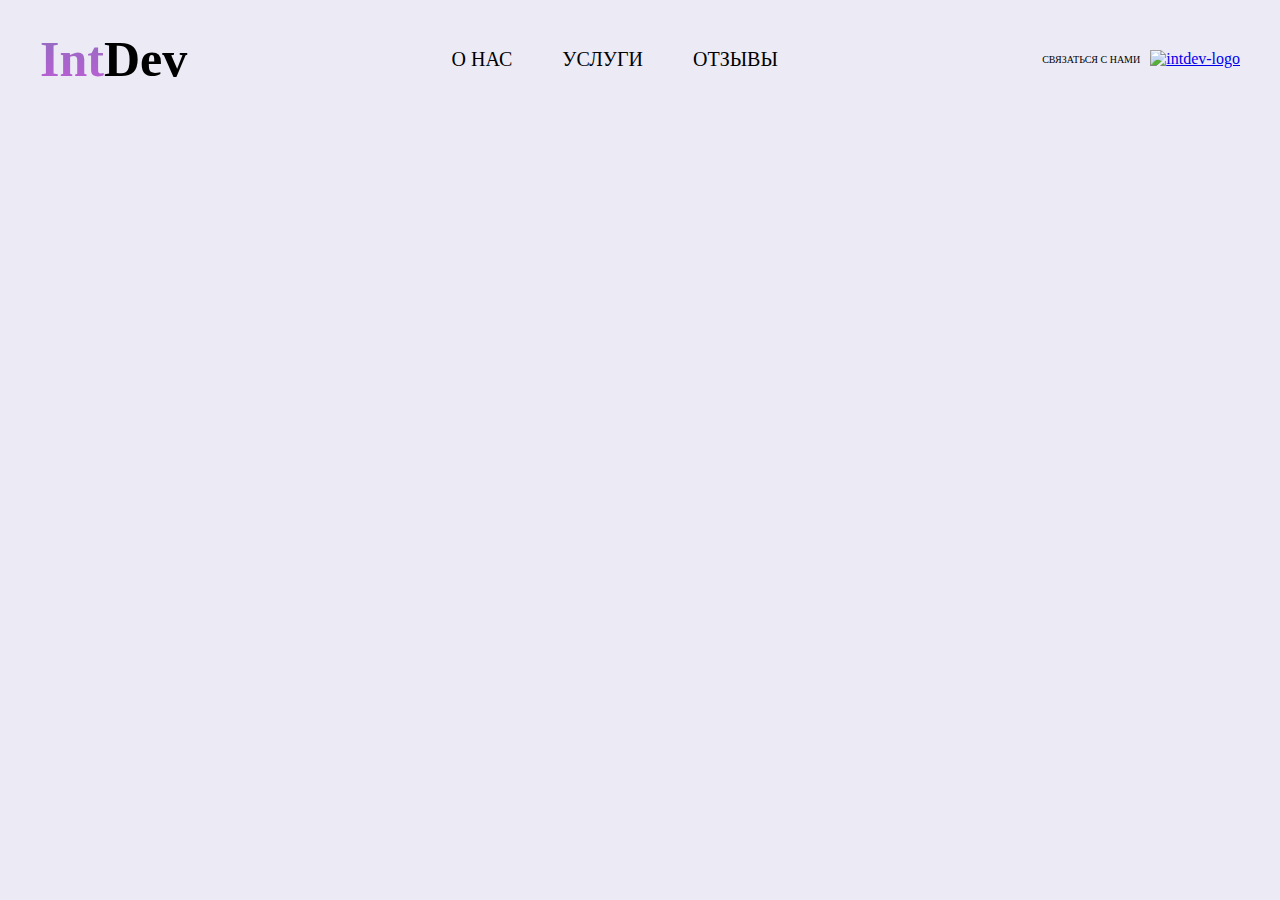
==== index.html @ 294f1d4c "IntDev branch" ====
<!DOCTYPE html>
<html lang="ru">
<head>
    <meta charset="UTF-8">
    <title>Main</title>
    <link rel="stylesheet" type="text/css" href="style.css">
</head>
<body>
<main role="main">
    <div class="container">
        <header>
            <div class="nav">
                <h1><span>Int</span>Dev</h1>
                <div class="menu">
                    <ul>
                        <li><a href="#" >о нас</a></li>
                        <li><a href="#" >услуги</a></li>
                        <li><a href="#" >отзывы</a></li>
                    </ul>
                </div>
                <div class="contacts">
                    <h6>Связаться с нами</h6>
                    <a href="#"><img src="assets/telegram-logo.svg" alt="intdev-logo"/></a>
                </div>
            </div>
        </header>
    </div>
</main>
</body>
</html>
---- style.css ----
@font-face {
    font-family: Rubik;
    src: url("fonts/Rubik-Bold.ttf");
    font-weight: bold;
    font-style: normal;
}

@font-face {
    font-family: Rubik;
    src: url("fonts/Rubik-Medium.ttf");
    font-weight: 500;
    font-style:normal;
}

@font-face {
    font-family: Rubik;
    src: url("fonts/Rubik-Regular.ttf");
    font-weight: normal;
    font-style: normal;
}

*{
    padding: 0;
    margin: 0;
    box-sizing: border-box;
}

html, body, div, span, h1, h2, h3, h4, h5, h6, p, a, ul, li{

    margin: 0;
    padding: 0;
    border: 0;
    font-size: 100%;
    vertical-align: baseline;
}

body{
    font-family: Rubik, serif;
    background-color: #ECEAF5;
}

.container{
    max-width: 1200px;
    width: 100%;
    margin: 0 auto;
}

/* header */

header{
    margin-top: 30px;
}

.nav{
    display: flex;
    justify-content: space-between;
}
.nav h1{
    font-size: 50px;
    font-weight: bold;
    clear: both;
    color: black;
}

.nav h1 span{
    color: transparent;
    -webkit-background-clip: text;
    background-clip: text;
    background-image: linear-gradient(to bottom, #8E6FBD, #BE5CD7);
}
.menu{
    display: flex;
    align-items: center;
}

.menu li{
    list-style: none;
    float: left;
}

.menu a{
    font-size: 20px;
    font-weight: 500;
    display: block;
    color: black;
    padding-right: 50px;
    text-decoration: none;
    text-transform: uppercase;
}

.menu li:last-child a{
    padding-right: 0;
}

.contacts{
    display: flex;
    align-items: center;
}

.contacts h6{
    font-size: 10px;
    font-weight: normal;
    text-transform: uppercase;
    padding-right: 10px;
    display: inline;
}

/* main */
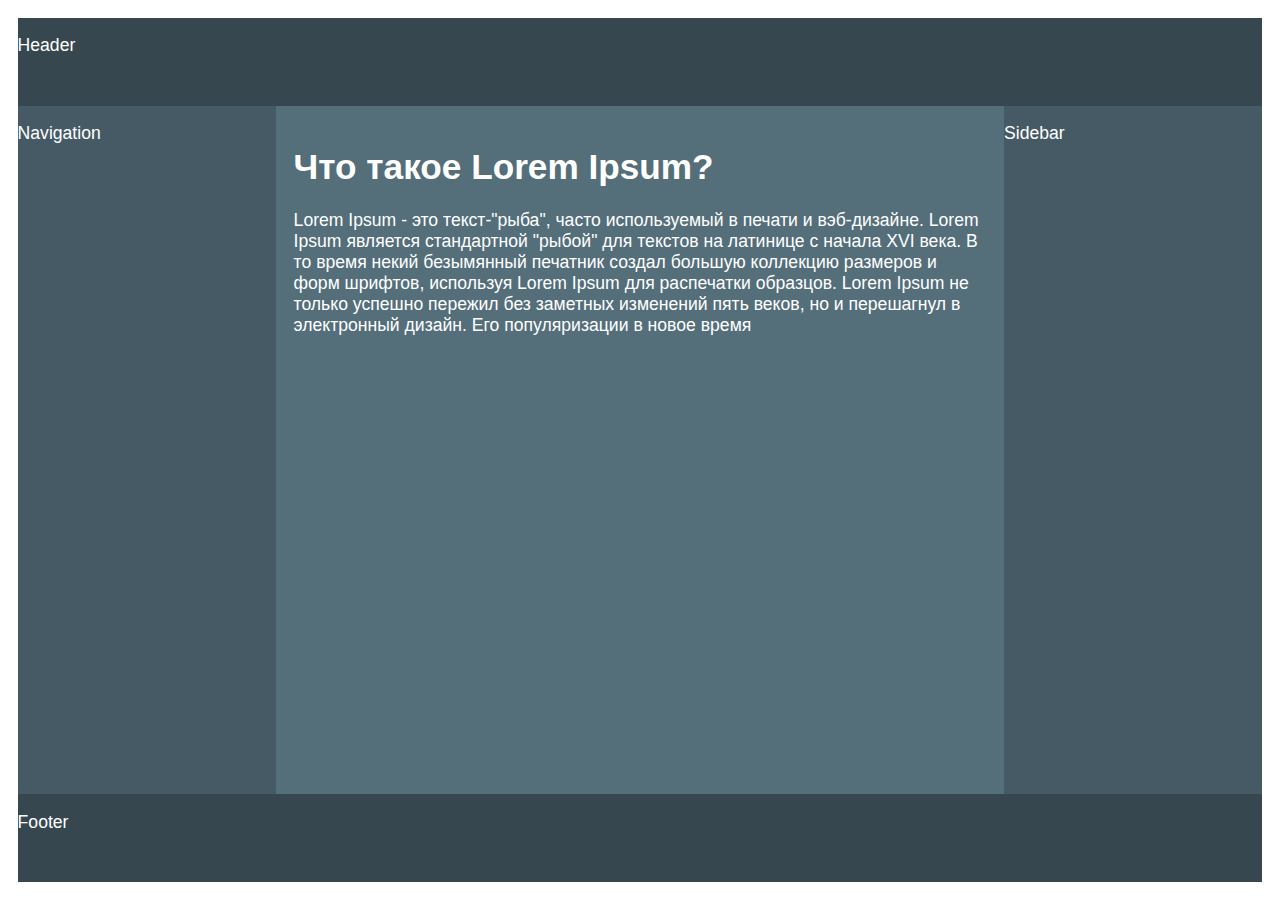
==== commit 4cdcf40a: "chapter 9,10,11,12. Adaptive design, Flexbox." ====
--- a/index.html
+++ b/index.html
@@ -2,29 +2,31 @@
 <html lang="ru">
 <head>
     <meta charset="UTF-8">
+    <meta name="viewport" content="width=device-width">
     <title>Main</title>
     <link rel="stylesheet" type="text/css" href="style.css">
 </head>
 <body>
-<main role="main">
-    <div class="container">
-        <header>
-            <div class="nav">
-                <h1><span>Int</span>Dev</h1>
-                <div class="menu">
-                    <ul>
-                        <li><a href="#" >о нас</a></li>
-                        <li><a href="#" >услуги</a></li>
-                        <li><a href="#" >отзывы</a></li>
-                    </ul>
-                </div>
-                <div class="contacts">
-                    <h6>Связаться с нами</h6>
-                    <a href="#"><img src="assets/telegram-logo.svg" alt="intdev-logo"/></a>
-                </div>
-            </div>
-        </header>
-    </div>
+<header>
+    <p>Header</p>
+</header>
+<main>
+    <article>
+        <h1>Что такое Lorem Ipsum?</h1>
+        <p>Lorem Ipsum - это текст-"рыба", часто используемый в печати и вэб-дизайне. Lorem Ipsum является стандартной
+            "рыбой" для текстов на латинице с начала XVI века. В то время некий безымянный печатник создал большую коллекцию
+            размеров и форм шрифтов, используя Lorem Ipsum для распечатки образцов. Lorem Ipsum не только успешно пережил без
+            заметных изменений пять веков, но и перешагнул в электронный дизайн. Его популяризации в новое время</p>
+    </article>
+    <nav>
+        <p>Navigation</p>
+    </nav>
+    <aside>
+        <p>Sidebar</p>
+    </aside>
 </main>
+<footer>
+    <p>Footer</p>
+</footer>
 </body>
 </html>--- a/style.css
+++ b/style.css
@@ -1,109 +1,52 @@
-@font-face {
-    font-family: Rubik;
-    src: url("fonts/Rubik-Bold.ttf");
-    font-weight: bold;
-    font-style: normal;
+*{
+    box-sizing: border-box;
+}
+html, body {
+    padding: 0;
+    margin: 0;
+    font-family: verdana, arial, sans-serif;
 }
 
-@font-face {
-    font-family: Rubik;
-    src: url("fonts/Rubik-Medium.ttf");
-    font-weight: 500;
-    font-style:normal;
+body {
+    color: #fff;
+    font-size: 1.1em;
+    padding: 1em;
+    display: flex;
+    flex-direction: column;
 }
 
-@font-face {
-    font-family: Rubik;
-    src: url("fonts/Rubik-Regular.ttf");
-    font-weight: normal;
-    font-style: normal;
+main {
+    display: flex;
+    flex-direction: column;
 }
 
-*{
-    padding: 0;
-    margin: 0;
-    box-sizing: border-box;
+article {
+    background-color: #546e7a;
+    flex: 2 2 12em;
+    padding: 1em;
 }
 
-html, body, div, span, h1, h2, h3, h4, h5, h6, p, a, ul, li{
-
-    margin: 0;
-    padding: 0;
-    border: 0;
-    font-size: 100%;
-    vertical-align: baseline;
+nav, aside {
+    flex: 1;
+    background-color: #455a64;
 }
 
-body{
-    font-family: Rubik, serif;
-    background-color: #ECEAF5;
+nav {
+    order: -1;
 }
 
-.container{
-    max-width: 1200px;
-    width: 100%;
-    margin: 0 auto;
+header, footer {
+    flex: 0 0 5em;
+    background-color: #37474f;
 }
+@media screen and (min-width: 600px) {
 
-/* header */
-
-header{
-    margin-top: 30px;
-}
-
-.nav{
-    display: flex;
-    justify-content: space-between;
-}
-.nav h1{
-    font-size: 50px;
-    font-weight: bold;
-    clear: both;
-    color: black;
-}
-
-.nav h1 span{
-    color: transparent;
-    -webkit-background-clip: text;
-    background-clip: text;
-    background-image: linear-gradient(to bottom, #8E6FBD, #BE5CD7);
-}
-.menu{
-    display: flex;
-    align-items: center;
-}
-
-.menu li{
-    list-style: none;
-    float: left;
-}
-
-.menu a{
-    font-size: 20px;
-    font-weight: 500;
-    display: block;
-    color: black;
-    padding-right: 50px;
-    text-decoration: none;
-    text-transform: uppercase;
-}
-
-.menu li:last-child a{
-    padding-right: 0;
-}
-
-.contacts{
-    display: flex;
-    align-items: center;
-}
-
-.contacts h6{
-    font-size: 10px;
-    font-weight: normal;
-    text-transform: uppercase;
-    padding-right: 10px;
-    display: inline;
-}
-
-/* main */
-
+    body{
+        min-height: 100vh;
+    }
+    main {
+        flex-direction: row;
+        min-height: 100%;
+        flex: 1 1 auto;
+    }
+}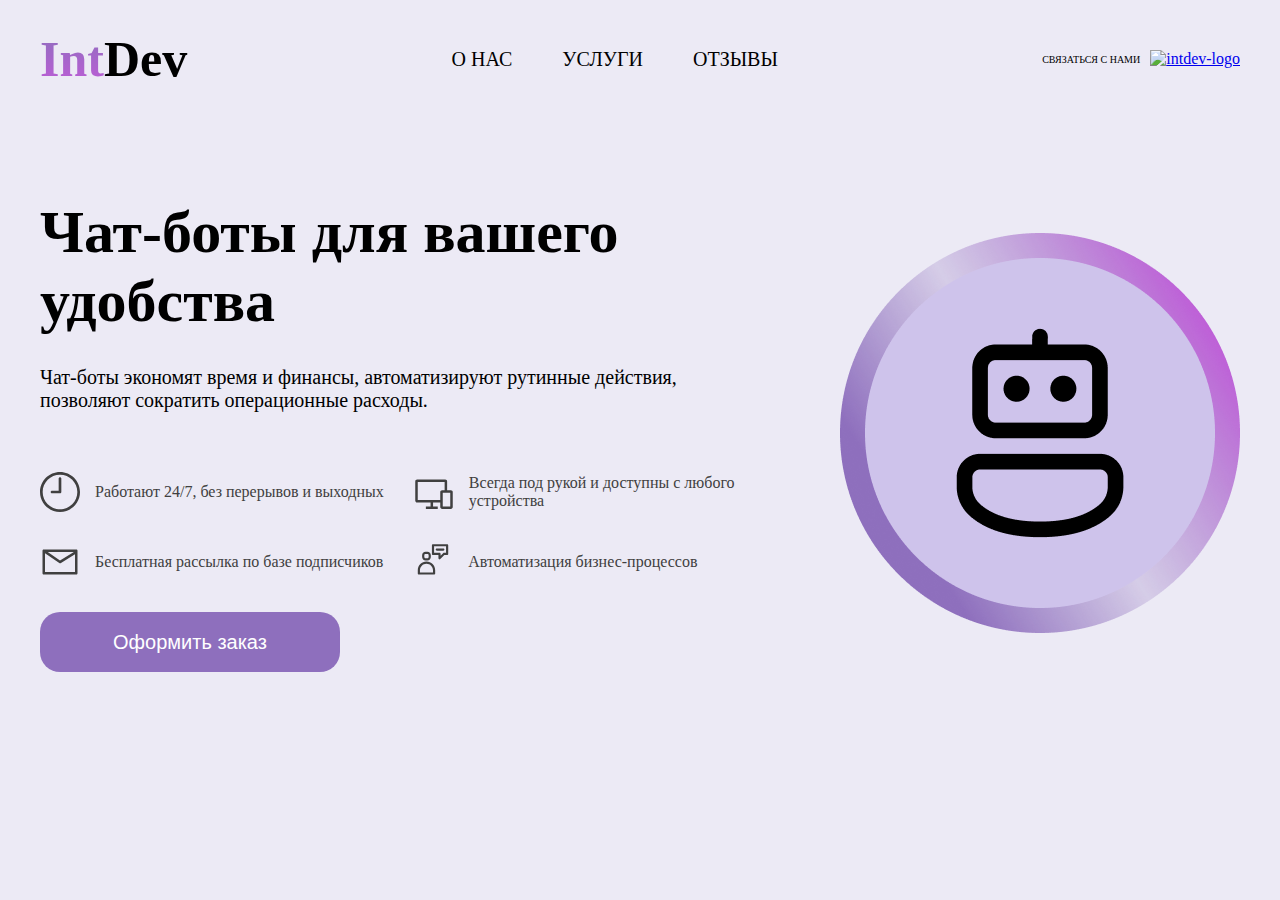
==== commit 8f32820e: "WebDev Home added." ====
--- a/index.html
+++ b/index.html
@@ -2,31 +2,91 @@
 <html lang="ru">
 <head>
     <meta charset="UTF-8">
-    <meta name="viewport" content="width=device-width">
     <title>Main</title>
     <link rel="stylesheet" type="text/css" href="style.css">
 </head>
 <body>
-<header>
-    <p>Header</p>
-</header>
-<main>
-    <article>
-        <h1>Что такое Lorem Ipsum?</h1>
-        <p>Lorem Ipsum - это текст-"рыба", часто используемый в печати и вэб-дизайне. Lorem Ipsum является стандартной
-            "рыбой" для текстов на латинице с начала XVI века. В то время некий безымянный печатник создал большую коллекцию
-            размеров и форм шрифтов, используя Lorem Ipsum для распечатки образцов. Lorem Ipsum не только успешно пережил без
-            заметных изменений пять веков, но и перешагнул в электронный дизайн. Его популяризации в новое время</p>
-    </article>
-    <nav>
-        <p>Navigation</p>
-    </nav>
-    <aside>
-        <p>Sidebar</p>
-    </aside>
-</main>
-<footer>
-    <p>Footer</p>
-</footer>
+    <div class="container">
+
+        <header>
+            <div class="nav">
+                <h1><span>Int</span>Dev</h1>
+                <div class="menu">
+                    <ul>
+                        <li><a href="#" >о нас</a></li>
+                        <li><a href="#" >услуги</a></li>
+                        <li><a href="#" >отзывы</a></li>
+                    </ul>
+                </div>
+                <div class="contacts">
+                    <h6>Связаться с нами</h6>
+                    <a href="#"><img src="assets/telegram-logo.svg" alt="intdev-logo"/></a>
+                </div>
+            </div>
+        </header>
+        <main>
+            <div class="home">
+                <div class="home-info">
+                    <div class="home-introduction">
+                        <h1>Чат-боты для вашего удобства</h1>
+                        <div>Чат-боты экономят время и финансы, автоматизируют рутинные действия, позволяют сократить операционные расходы.</div>
+                    </div>
+                    <div class="home-advantages">
+                        <div class="advantage">
+                            <svg width="40" height="40" viewBox="0 0 40 40" fill="none"
+                                 xmlns="http://www.w3.org/2000/svg">
+                                <g clip-path="url(#clip0_21_56)">
+                                    <path
+                                            d="M20 5.33333C19.2627 5.33333 18.6667 5.92933 18.6667 6.66667V18.6667H12C11.2627 18.6667 10.6667 19.2627 10.6667 20C10.6667 20.7373 11.2627 21.3333 12 21.3333H20C20.7373 21.3333 21.3333 20.7373 21.3333 20V6.66667C21.3333 5.92933 20.7373 5.33333 20 5.33333ZM20 0C8.95467 0 0 8.95467 0 20C0 31.0453 8.95467 40 20 40C31.0453 40 40 31.0453 40 20C40 8.95467 31.0453 0 20 0ZM20 37.3333C10.4267 37.3333 2.66667 29.5733 2.66667 20C2.66667 10.4267 10.4267 2.66667 20 2.66667C29.5733 2.66667 37.3333 10.4267 37.3333 20C37.3333 29.5733 29.5733 37.3333 20 37.3333Z"
+                                            fill="#404040"/>
+                                </g>
+                                <defs>
+                                    <clipPath id="clip0_21_56">
+                                        <rect width="40" height="40" fill="white"/>
+                                    </clipPath>
+                                </defs>
+                            </svg>
+                            <p>Работают 24/7, без перерывов и выходных</p>
+                        </div>
+                        <div class="advantage">
+                            <svg width="40" height="40" viewBox="0 0 40 40" fill="none"
+                                 xmlns="http://www.w3.org/2000/svg">
+                                <path
+                                        d="M36.875 18.125H33.125V9.375C33.1244 8.8779 32.9267 8.40132 32.5752 8.04981C32.2237 7.69831 31.7471 7.50058 31.25 7.5H3.125C2.6279 7.50058 2.15132 7.69831 1.79981 8.04981C1.44831 8.40132 1.25058 8.8779 1.25 9.375V28.5938C1.25058 29.0909 1.44831 29.5674 1.79981 29.9189C2.15132 30.2704 2.6279 30.4682 3.125 30.4688H16.5625V34.375H11.875V36.875H23.75V34.375H19.0625V30.4688H26.25V35C26.2506 35.4971 26.4483 35.9737 26.7998 36.3252C27.1513 36.6767 27.6279 36.8744 28.125 36.875H36.875C37.3721 36.8744 37.8487 36.6767 38.2002 36.3252C38.5517 35.9737 38.7494 35.4971 38.75 35V20C38.7494 19.5029 38.5517 19.0263 38.2002 18.6748C37.8487 18.3233 37.3721 18.1256 36.875 18.125ZM26.25 20V27.9688H3.75V10H30.625V18.125H28.125C27.6279 18.1256 27.1513 18.3233 26.7998 18.6748C26.4483 19.0263 26.2506 19.5029 26.25 20ZM36.25 34.375H28.75V20.625H36.25V34.375Z"
+                                        fill="#404040"/>
+                            </svg>
+                            <p>Всегда под рукой и доступны с любого устройства</p>
+                        </div>
+                        <div class="advantage">
+                            <svg width="40" height="40" viewBox="0 0 40 40" fill="none"
+                                 xmlns="http://www.w3.org/2000/svg">
+                                <path
+                                        d="M36.25 7.5H3.75H3.65C3.5629 7.48817 3.4746 7.48817 3.3875 7.5L3.175 7.5875C3.107 7.62026 3.04389 7.66233 2.9875 7.7125C2.91639 7.76086 2.85314 7.81989 2.8 7.8875L2.725 7.9625C2.72029 7.99985 2.72029 8.03765 2.725 8.075C2.68417 8.1508 2.65068 8.23033 2.625 8.3125C2.57255 8.41202 2.53065 8.51676 2.5 8.625C2.5 8.625 2.5 8.75 2.5 8.75V31.25C2.5 31.5815 2.6317 31.8995 2.86612 32.1339C3.10054 32.3683 3.41848 32.5 3.75 32.5H36.25C36.5815 32.5 36.8995 32.3683 37.1339 32.1339C37.3683 31.8995 37.5 31.5815 37.5 31.25V8.75C37.5 8.41848 37.3683 8.10054 37.1339 7.86612C36.8995 7.6317 36.5815 7.5 36.25 7.5ZM20 18.5125L7.75 10H33.8625L20 18.5125ZM5 30V11.1375L19.2875 21.025C19.3599 21.0675 19.4351 21.105 19.5125 21.1375H19.6125C19.7354 21.194 19.866 21.2319 20 21.25C20.1778 21.2453 20.3525 21.2027 20.5125 21.125H20.6L35 12.2375V30H5Z"
+                                        fill="#404040"/>
+                            </svg>
+                            <p>Бесплатная рассылка по базе подписчиков</p>
+                        </div>
+                        <div class="advantage">
+                            <svg width="40" height="40" viewBox="0 0 44 46" fill="none" xmlns="http://www.w3.org/2000/svg">
+                                <g filter="url(#filter0_d_24_72)">
+                                    <path d="M5.75 37.5H23.25C23.9412 37.5 24.5 36.94 24.5 36.25V32.5C24.5 26.9863 20.0138 22.5 14.5 22.5C8.98625 22.5 4.5 26.9863 4.5 32.5V36.25C4.5 36.94 5.05875 37.5 5.75 37.5ZM7 32.5C7 28.3637 10.3637 25 14.5 25C18.6362 25 22 28.3637 22 32.5V35H7V32.5Z" fill="#404040"/>
+                                    <path d="M13.4237 21.25H15.5775C17.74 21.25 19.5 19.49 19.5 17.3275V15.1725C19.5 13.01 17.74 11.25 15.5763 11.25H13.4237C11.26 11.25 9.5 13.01 9.5 15.1725V17.3275C9.5 19.49 11.26 21.25 13.4237 21.25ZM12 15.1725C12 14.3887 12.6387 13.75 13.4237 13.75H15.5775C16.3613 13.75 17 14.3887 17 15.1725V17.3275C17 18.1113 16.3612 18.75 15.5763 18.75H13.4237C12.6387 18.75 12 18.1113 12 17.3275V15.1725Z" fill="#404040"/>
+                                    <path d="M38.25 2.5H22C21.3088 2.5 20.75 3.06 20.75 3.75V13.75C20.75 14.44 21.3088 15 22 15H28.25V18.75C28.25 19.255 28.5538 19.7113 29.0213 19.905C29.1763 19.9688 29.3387 20 29.5 20C29.825 20 30.145 19.8725 30.3838 19.6337L35.0175 15H38.25C38.9412 15 39.5 14.44 39.5 13.75V3.75C39.5 3.06 38.9412 2.5 38.25 2.5ZM37 12.5H34.5C34.1675 12.5 33.85 12.6313 33.6162 12.8663L30.75 15.7325V13.75C30.75 13.06 30.1912 12.5 29.5 12.5H23.25V5H37V12.5Z" fill="#404040"/>
+                                    <path d="M26.375 10H33.875C34.5662 10 35.125 9.44 35.125 8.75C35.125 8.06 34.5662 7.5 33.875 7.5H26.375C25.6838 7.5 25.125 8.06 25.125 8.75C25.125 9.44 25.6838 10 26.375 10Z" fill="#404040"/>
+                                </g>
+                            </svg>
+                            <p>Автоматизация бизнес-процессов</p>
+                        </div>
+                    </div>
+                    <div class="btn">
+                        <button>Оформить заказ</button>
+                    </div>
+                </div>
+                <div class="home-image">
+                    <img src="assets/home/logo_icon.png" alt="home-logo"/>
+                </div>
+            </div>
+        </main>
+    </div>
 </body>
 </html>--- a/style.css
+++ b/style.css
@@ -1,52 +1,178 @@
+@font-face {
+    font-family: Rubik;
+    src: url("fonts/Rubik-Bold.ttf");
+    font-weight: bold;
+    font-style: normal;
+}
+
+@font-face {
+    font-family: Rubik;
+    src: url("fonts/Rubik-Medium.ttf");
+    font-weight: 500;
+    font-style:normal;
+}
+
+@font-face {
+    font-family: Rubik;
+    src: url("fonts/Rubik-Regular.ttf");
+    font-weight: normal;
+    font-style: normal;
+}
+
 *{
+    padding: 0;
+    margin: 0;
     box-sizing: border-box;
 }
-html, body {
+
+html, body, div, span, h1, h2, h3, h4, h5, h6, p, a, ul, li{
+
+    margin: 0;
     padding: 0;
-    margin: 0;
-    font-family: verdana, arial, sans-serif;
+    border: 0;
+    font-size: 100%;
+    vertical-align: baseline;
 }
 
-body {
-    color: #fff;
-    font-size: 1.1em;
-    padding: 1em;
-    display: flex;
-    flex-direction: column;
+body{
+    font-family: Rubik, serif;
+    font-weight: normal;
+    background-color: #ECEAF5;
 }
 
-main {
-    display: flex;
-    flex-direction: column;
+.container{
+    max-width: 1200px;
+    width: 100%;
+    margin: 0 auto;
 }
 
-article {
-    background-color: #546e7a;
-    flex: 2 2 12em;
-    padding: 1em;
+/* header */
+
+header{
+    margin: 30px 0 110px 0;
 }
 
-nav, aside {
-    flex: 1;
-    background-color: #455a64;
+.nav{
+    display: flex;
+    justify-content: space-between;
+}
+.nav h1{
+    font-size: 50px;
+    font-weight: bold;
+    clear: both;
+    color: black;
 }
 
-nav {
-    order: -1;
+.nav h1 span{
+    color: transparent;
+    -webkit-background-clip: text;
+    background-clip: text;
+    background-image: linear-gradient(to bottom, #8E6FBD, #BE5CD7);
+}
+.menu{
+    display: flex;
+    align-items: center;
 }
 
-header, footer {
-    flex: 0 0 5em;
-    background-color: #37474f;
+.menu li{
+    list-style: none;
+    float: left;
 }
-@media screen and (min-width: 600px) {
 
-    body{
-        min-height: 100vh;
-    }
-    main {
-        flex-direction: row;
-        min-height: 100%;
-        flex: 1 1 auto;
-    }
+.menu a{
+    font-size: 20px;
+    font-weight: 500;
+    display: block;
+    color: black;
+    padding-right: 50px;
+    text-decoration: none;
+    text-transform: uppercase;
+}
+
+.menu li:last-child a{
+    padding-right: 0;
+}
+
+.contacts{
+    display: flex;
+    align-items: center;
+}
+
+.contacts h6{
+    font-size: 10px;
+    font-weight: normal;
+    text-transform: uppercase;
+    padding-right: 10px;
+    display: inline;
+}
+
+/* main */
+
+.home{
+    display: flex;
+    justify-content: space-between;
+    align-items: center;
+}
+
+.home-introduction{
+    max-width: 764px;
+}
+
+.home-introduction h1{
+    max-width: 600px;
+    font-size: 60px;
+    font-weight: bold;
+}
+
+.home-introduction div{
+    max-width: 700px;
+    margin-top: 30px;
+    font-size: 20px;
+    font-weight: 500;
+}
+
+.home-advantages {
+    display: flex;
+    flex-wrap: wrap;
+    max-width: 764px;
+    padding-top: 60px;
+    margin-bottom: 30px;
+}
+
+.home-advantages .advantage{
+    display: flex;
+    max-width: 362px;
+    margin-left: 30px;
+    margin-top: 30px;
+    align-items: center;
+}
+
+.home-advantages .advantage:nth-child(odd){
+    margin-left: 0;
+}
+
+
+.home-advantages .advantage:nth-child(-n + 2){
+    margin-top: 0;
+}
+
+.home-advantages .advantage p{
+    max-width: 305px;
+    padding-left: 15px;
+    color: #404040;
+}
+
+.home-info .btn button{
+    font-size: 20px;
+    font-weight: 500;
+    width: 300px;
+    height: 60px;
+    color: white;
+    background-color: #8E6FBD;
+    border: none;
+    border-radius: 20px;
+}
+
+.home-info .btn button:hover{
+    background-color: #5b4081;
 }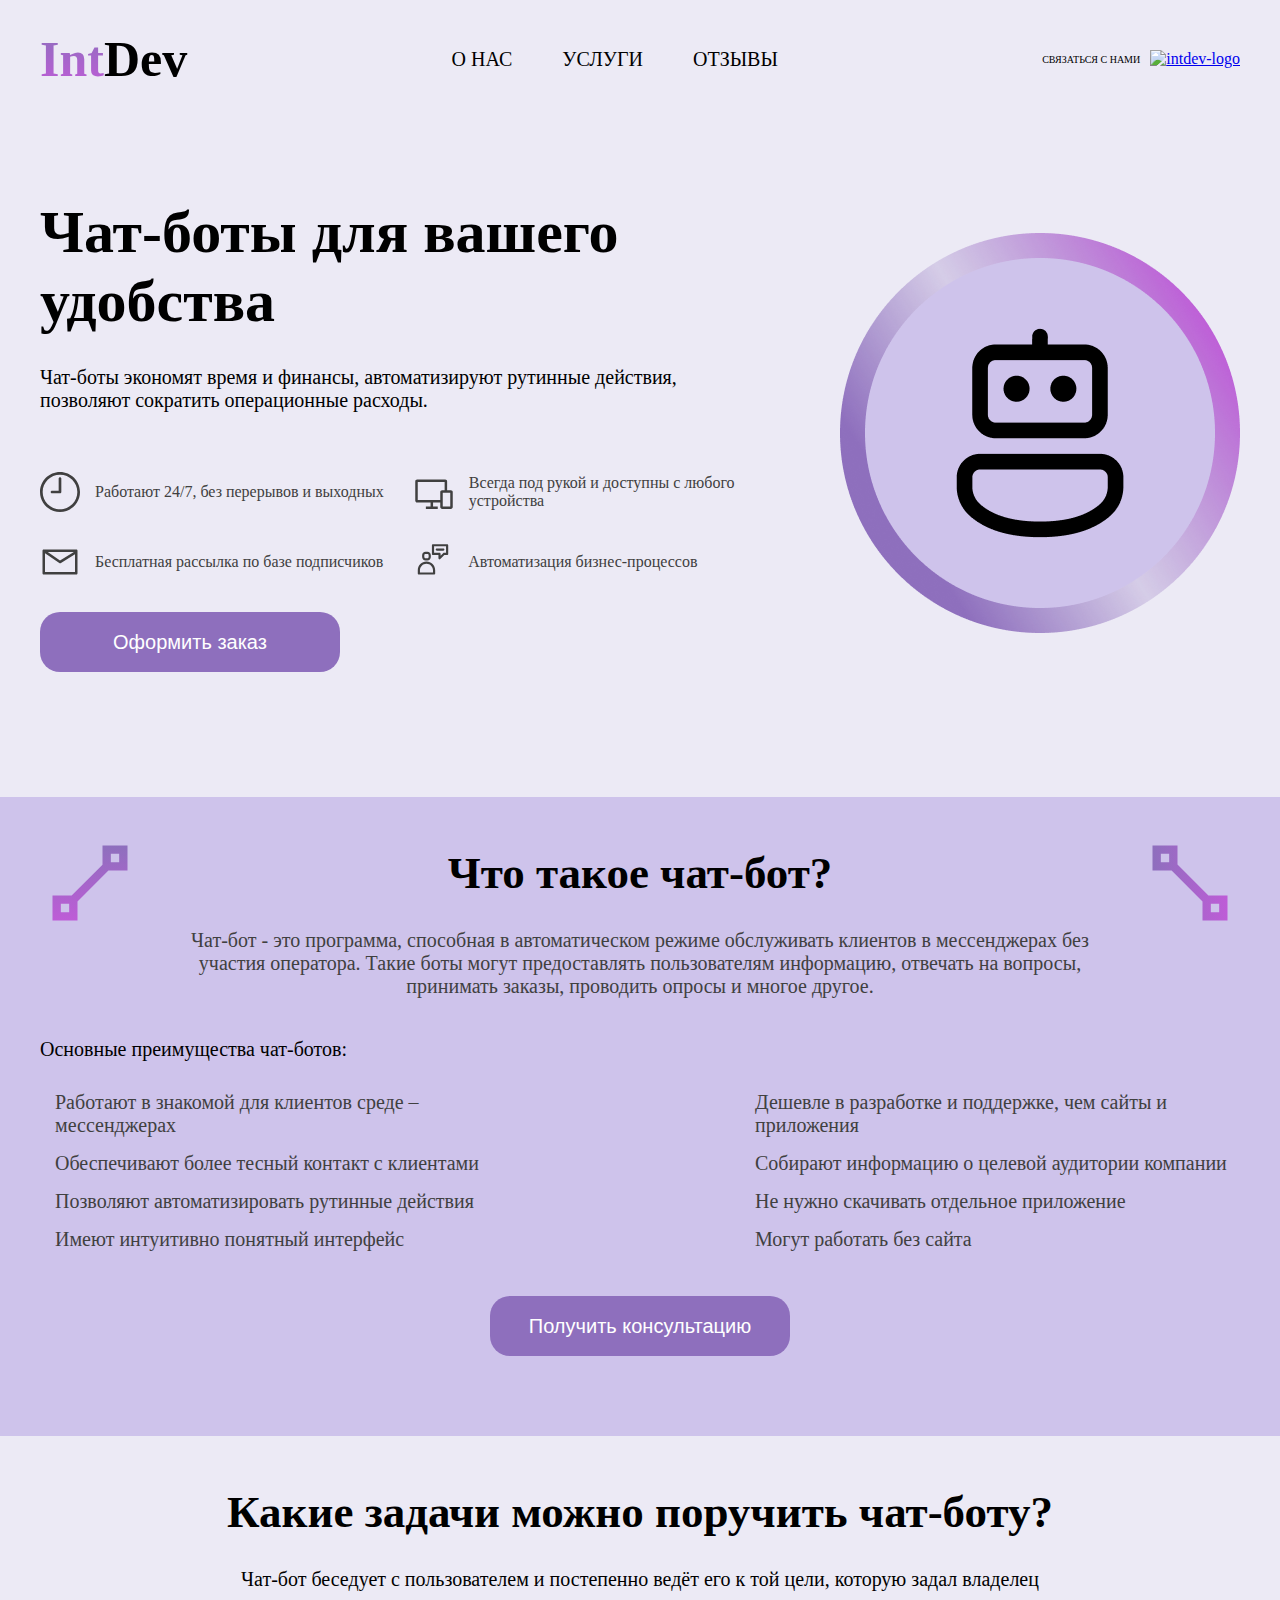
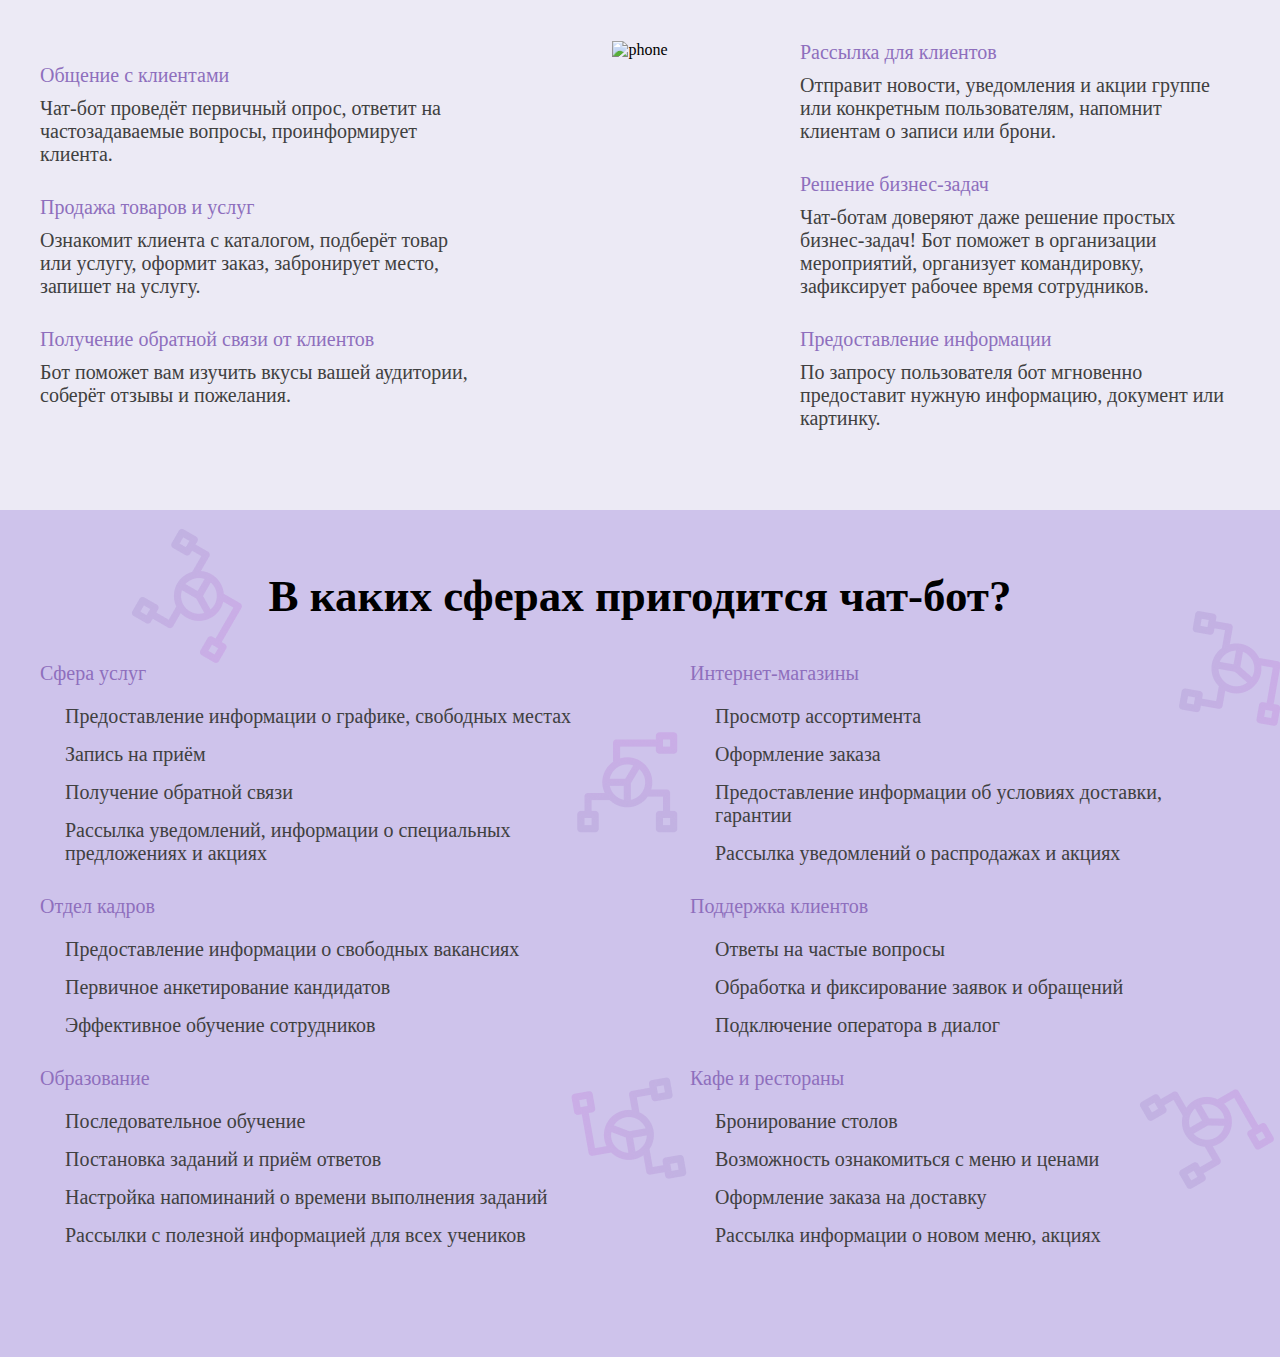
==== commit 39bf74df: "IntDev Area added." ====
--- a/index.html
+++ b/index.html
@@ -6,87 +6,237 @@
     <link rel="stylesheet" type="text/css" href="style.css">
 </head>
 <body>
-    <div class="container">
+<header>
+    <div class="nav">
+        <h1><span>Int</span>Dev</h1>
+        <div class="menu">
+            <ul>
+                <li><a href="#" >о нас</a></li>
+                <li><a href="#" >услуги</a></li>
+                <li><a href="#" >отзывы</a></li>
+            </ul>
+        </div>
+        <div class="contacts">
+            <h6>Связаться с нами</h6>
+            <a href="#"><img src="assets/telegram-logo.svg" alt="intdev-logo"/></a>
+        </div>
+    </div>
+</header>
+<main>
+    <div class="home">
+        <div class="home-info">
+            <div class="home-introduction">
+                <h2>Чат-боты для вашего удобства</h2>
+                <div>Чат-боты экономят время и финансы, автоматизируют рутинные действия, позволяют сократить операционные расходы.</div>
+            </div>
+            <div class="home-advantages">
+                <div class="advantage">
+                    <svg width="40" height="40" viewBox="0 0 40 40" fill="none"
+                         xmlns="http://www.w3.org/2000/svg">
+                        <g clip-path="url(#clip0_21_56)">
+                            <path
+                                    d="M20 5.33333C19.2627 5.33333 18.6667 5.92933 18.6667 6.66667V18.6667H12C11.2627 18.6667 10.6667 19.2627 10.6667 20C10.6667 20.7373 11.2627 21.3333 12 21.3333H20C20.7373 21.3333 21.3333 20.7373 21.3333 20V6.66667C21.3333 5.92933 20.7373 5.33333 20 5.33333ZM20 0C8.95467 0 0 8.95467 0 20C0 31.0453 8.95467 40 20 40C31.0453 40 40 31.0453 40 20C40 8.95467 31.0453 0 20 0ZM20 37.3333C10.4267 37.3333 2.66667 29.5733 2.66667 20C2.66667 10.4267 10.4267 2.66667 20 2.66667C29.5733 2.66667 37.3333 10.4267 37.3333 20C37.3333 29.5733 29.5733 37.3333 20 37.3333Z"
+                                    fill="#404040"/>
+                        </g>
+                        <defs>
+                            <clipPath id="clip0_21_56">
+                                <rect width="40" height="40" fill="white"/>
+                            </clipPath>
+                        </defs>
+                    </svg>
+                    <p>Работают 24/7, без перерывов и выходных</p>
+                </div>
+                <div class="advantage">
+                    <svg width="40" height="40" viewBox="0 0 40 40" fill="none"
+                         xmlns="http://www.w3.org/2000/svg">
+                        <path
+                                d="M36.875 18.125H33.125V9.375C33.1244 8.8779 32.9267 8.40132 32.5752 8.04981C32.2237 7.69831 31.7471 7.50058 31.25 7.5H3.125C2.6279 7.50058 2.15132 7.69831 1.79981 8.04981C1.44831 8.40132 1.25058 8.8779 1.25 9.375V28.5938C1.25058 29.0909 1.44831 29.5674 1.79981 29.9189C2.15132 30.2704 2.6279 30.4682 3.125 30.4688H16.5625V34.375H11.875V36.875H23.75V34.375H19.0625V30.4688H26.25V35C26.2506 35.4971 26.4483 35.9737 26.7998 36.3252C27.1513 36.6767 27.6279 36.8744 28.125 36.875H36.875C37.3721 36.8744 37.8487 36.6767 38.2002 36.3252C38.5517 35.9737 38.7494 35.4971 38.75 35V20C38.7494 19.5029 38.5517 19.0263 38.2002 18.6748C37.8487 18.3233 37.3721 18.1256 36.875 18.125ZM26.25 20V27.9688H3.75V10H30.625V18.125H28.125C27.6279 18.1256 27.1513 18.3233 26.7998 18.6748C26.4483 19.0263 26.2506 19.5029 26.25 20ZM36.25 34.375H28.75V20.625H36.25V34.375Z"
+                                fill="#404040"/>
+                    </svg>
+                    <p>Всегда под рукой и доступны с любого устройства</p>
+                </div>
+                <div class="advantage">
+                    <svg width="40" height="40" viewBox="0 0 40 40" fill="none"
+                         xmlns="http://www.w3.org/2000/svg">
+                        <path
+                                d="M36.25 7.5H3.75H3.65C3.5629 7.48817 3.4746 7.48817 3.3875 7.5L3.175 7.5875C3.107 7.62026 3.04389 7.66233 2.9875 7.7125C2.91639 7.76086 2.85314 7.81989 2.8 7.8875L2.725 7.9625C2.72029 7.99985 2.72029 8.03765 2.725 8.075C2.68417 8.1508 2.65068 8.23033 2.625 8.3125C2.57255 8.41202 2.53065 8.51676 2.5 8.625C2.5 8.625 2.5 8.75 2.5 8.75V31.25C2.5 31.5815 2.6317 31.8995 2.86612 32.1339C3.10054 32.3683 3.41848 32.5 3.75 32.5H36.25C36.5815 32.5 36.8995 32.3683 37.1339 32.1339C37.3683 31.8995 37.5 31.5815 37.5 31.25V8.75C37.5 8.41848 37.3683 8.10054 37.1339 7.86612C36.8995 7.6317 36.5815 7.5 36.25 7.5ZM20 18.5125L7.75 10H33.8625L20 18.5125ZM5 30V11.1375L19.2875 21.025C19.3599 21.0675 19.4351 21.105 19.5125 21.1375H19.6125C19.7354 21.194 19.866 21.2319 20 21.25C20.1778 21.2453 20.3525 21.2027 20.5125 21.125H20.6L35 12.2375V30H5Z"
+                                fill="#404040"/>
+                    </svg>
+                    <p>Бесплатная рассылка по базе подписчиков</p>
+                </div>
+                <div class="advantage">
+                    <svg width="40" height="40" viewBox="0 0 44 46" fill="none" xmlns="http://www.w3.org/2000/svg">
+                        <g filter="url(#filter0_d_24_72)">
+                            <path d="M5.75 37.5H23.25C23.9412 37.5 24.5 36.94 24.5 36.25V32.5C24.5 26.9863 20.0138 22.5 14.5 22.5C8.98625 22.5 4.5 26.9863 4.5 32.5V36.25C4.5 36.94 5.05875 37.5 5.75 37.5ZM7 32.5C7 28.3637 10.3637 25 14.5 25C18.6362 25 22 28.3637 22 32.5V35H7V32.5Z" fill="#404040"/>
+                            <path d="M13.4237 21.25H15.5775C17.74 21.25 19.5 19.49 19.5 17.3275V15.1725C19.5 13.01 17.74 11.25 15.5763 11.25H13.4237C11.26 11.25 9.5 13.01 9.5 15.1725V17.3275C9.5 19.49 11.26 21.25 13.4237 21.25ZM12 15.1725C12 14.3887 12.6387 13.75 13.4237 13.75H15.5775C16.3613 13.75 17 14.3887 17 15.1725V17.3275C17 18.1113 16.3612 18.75 15.5763 18.75H13.4237C12.6387 18.75 12 18.1113 12 17.3275V15.1725Z" fill="#404040"/>
+                            <path d="M38.25 2.5H22C21.3088 2.5 20.75 3.06 20.75 3.75V13.75C20.75 14.44 21.3088 15 22 15H28.25V18.75C28.25 19.255 28.5538 19.7113 29.0213 19.905C29.1763 19.9688 29.3387 20 29.5 20C29.825 20 30.145 19.8725 30.3838 19.6337L35.0175 15H38.25C38.9412 15 39.5 14.44 39.5 13.75V3.75C39.5 3.06 38.9412 2.5 38.25 2.5ZM37 12.5H34.5C34.1675 12.5 33.85 12.6313 33.6162 12.8663L30.75 15.7325V13.75C30.75 13.06 30.1912 12.5 29.5 12.5H23.25V5H37V12.5Z" fill="#404040"/>
+                            <path d="M26.375 10H33.875C34.5662 10 35.125 9.44 35.125 8.75C35.125 8.06 34.5662 7.5 33.875 7.5H26.375C25.6838 7.5 25.125 8.06 25.125 8.75C25.125 9.44 25.6838 10 26.375 10Z" fill="#404040"/>
+                        </g>
+                    </svg>
+                    <p>Автоматизация бизнес-процессов</p>
+                </div>
+            </div>
+            <div class="btn">
+                <button>Оформить заказ</button>
+            </div>
+        </div>
+        <div class="home-image">
+            <img src="assets/home/logo_icon.png" alt="home-logo"/>
+        </div>
+    </div>
+    <div class="middle-container">
+        <div class="middle">
+            <svg class="left-tool" width="100" height="100" viewBox="0 0 100 100" fill="none" xmlns="http://www.w3.org/2000/svg">
+                <path d="M62.5 12.5V31.625L31.625 62.5H12.5V87.5H37.5V68.4167L68.4167 37.5H87.5V12.5M70.8333 20.8333H79.1667V29.1667H70.8333M20.8333 70.8333H29.1667V79.1667H20.8333" fill="url(#paint0_linear_30_97)"/>
+                <defs>
+                    <linearGradient id="paint0_linear_30_97" x1="50" y1="12.5" x2="50" y2="87.5" gradientUnits="userSpaceOnUse">
+                        <stop stop-color="#8E6FBD"/>
+                        <stop offset="1" stop-color="#BE5CD7"/>
+                    </linearGradient>
+                </defs>
+            </svg>
+            <div class="middle-introduction">
+                <h2>Что такое чат-бот?</h2>
+                <p>Чат-бот - это программа, способная в автоматическом режиме обслуживать клиентов
+                    в мессенджерах без участия оператора. Такие боты могут предоставлять пользователям
+                    информацию, отвечать на вопросы, принимать заказы, проводить опросы и многое другое.</p>
+            </div>
+            <svg  class="right-tool" width="100" height="100" viewBox="0 0 100 100" fill="none" xmlns="http://www.w3.org/2000/svg">
+                <path d="M12.5 37.5H31.625L62.5 68.375V87.5H87.5V62.5H68.4167L37.5 31.5833V12.5H12.5M20.8333 29.1667V20.8333H29.1667V29.1667M70.8333 79.1667V70.8333H79.1667V79.1667" fill="url(#paint0_linear_30_99)"/>
+                <defs>
+                    <linearGradient id="paint0_linear_30_99" x1="12.5" y1="50" x2="87.5" y2="50" gradientUnits="userSpaceOnUse">
+                        <stop stop-color="#8E6FBD"/>
+                        <stop offset="1" stop-color="#BE5CD7"/>
+                    </linearGradient>
+                </defs>
+            </svg>
+            <div class="capabilities">
+                <p>Основные преимущества чат-ботов:</p>
+                <div class="capability-container">
+                    <div class="capability-list-one">
+                        <div class="capability">
+                            <div>Работают в знакомой для клиентов среде – мессенджерах</div>
+                        </div>
+                        <div class="capability">
+                            <div>Обеспечивают более тесный контакт с клиентами</div>
+                        </div>
+                        <div class="capability">
+                            <div>Позволяют автоматизировать рутинные действия</div>
+                        </div>
+                        <div class="capability">
+                            <div>Имеют интуитивно понятный интерфейс</div>
+                        </div>
+                    </div>
+                    <div class="capability-list-two">
+                        <div class="capability">
+                            <div>Дешевле в разработке и поддержке, чем сайты и приложения</div>
+                        </div>
+                        <div class="capability">
+                            <div>Собирают информацию о целевой аудитории компании</div>
+                        </div>
+                        <div class="capability">
+                            <div>Не нужно скачивать отдельное приложение</div>
+                        </div>
+                        <div class="capability">
+                            <div>Могут работать без сайта</div>
+                        </div>
+                    </div>
+                </div>
+            </div>
+            <div class="btn">
+                <button>Получить консультацию</button>
+            </div>
+        </div>
+    </div>
+    <div class="tasks">
+        <div class="tasks-introduction">
+            <h2>Какие задачи можно поручить чат-боту?</h2>
+            <p>Чат-бот беседует с пользователем и постепенно ведёт его к той цели, которую задал владелец</p>
+        </div>
+        <div class="available-tasks">
+            <div class="at-block">
+                <div class="at-task">
+                    <h3>Общение с клиентами</h3>
+                    <p>Чат-бот проведёт первичный опрос, ответит на частозадаваемые вопросы, проинформирует клиента.</p>
+                </div>
+                <div class="at-task">
+                    <h3>Продажа товаров и услуг</h3>
+                    <p>Ознакомит клиента с каталогом, подберёт товар или услугу, оформит заказ, забронирует место, запишет на услугу.</p>
+                </div>
+                <div class="at-task">
+                    <h3>Получение обратной связи от клиентов</h3>
+                    <p>Бот поможет вам изучить вкусы вашей аудитории, соберёт отзывы и пожелания.</p>
+                </div>
+            </div>
+            <img src="assets/tasks/phone.png" alt="phone"/>
+            <div class="at-block">
+                <div class="at-task">
+                    <h3>Рассылка для клиентов</h3>
+                    <p>Отправит новости, уведомления и акции группе или конкретным пользователям, напомнит клиентам о записи или брони.</p>
+                </div>
+                <div class="at-task">
+                    <h3>Решение бизнес-задач</h3>
+                    <p>Чат-ботам доверяют даже решение простых бизнес-задач! Бот поможет в организации мероприятий, организует командировку, зафиксирует рабочее время сотрудников.</p>
+                </div>
+                <div class="at-task">
+                    <h3>Предоставление информации</h3>
+                    <p>По запросу пользователя бот мгновенно предоставит нужную информацию, документ или картинку.</p>
+                </div>
+            </div>
+        </div>
+    </div>
+    <div class="area-container">
+        <div class="area">
+            <h2>В каких сферах пригодится чат-бот?</h2>
+            <div class="area-info">
+                <div class="area-block">
+                    <div class="ab-info">
+                        <h3>Сфера услуг</h3>
+                        <div class="ab-text">Предоставление информации о графике, свободных местах</div>
+                        <div class="ab-text">Запись на приём</div>
+                        <div class="ab-text">Получение обратной связи</div>
+                        <div class="ab-text">Рассылка уведомлений, информации о специальных предложениях и акциях</div>
+                    </div>
+                    <div class="ab-info">
+                        <h3>Отдел кадров</h3>
+                        <div class="ab-text">Предоставление информации о свободных вакансиях</div>
+                        <div class="ab-text">Первичное анкетирование кандидатов</div>
+                        <div class="ab-text">Эффективное обучение сотрудников</div>
+                    </div>
+                    <div class="ab-info">
+                        <h3>Образование</h3>
+                        <div class="ab-text">Последовательное обучение</div>
+                        <div class="ab-text">Постановка заданий и приём ответов</div>
+                        <div class="ab-text">Настройка напоминаний о времени выполнения заданий</div>
+                        <div class="ab-text">Рассылки с полезной информацией для всех учеников</div>
+                    </div>
+                </div>
+                <div class="area-block">
+                    <div class="ab-info">
+                        <h3>Интернет-магазины</h3>
+                        <div class="ab-text">Просмотр ассортимента</div>
+                        <div class="ab-text">Оформление заказа</div>
+                        <div class="ab-text">Предоставление информации об условиях доставки, гарантии</div>
+                        <div class="ab-text">Рассылка уведомлений о распродажах и акциях</div>
+                    </div>
+                    <div class="ab-info">
+                        <h3>Поддержка клиентов</h3>
+                        <div class="ab-text">Ответы на частые вопросы</div>
+                        <div class="ab-text">Обработка и фиксирование заявок и обращений</div>
+                        <div class="ab-text">Подключение оператора в диалог</div>
+                    </div>
+                    <div class="ab-info">
+                        <h3>Кафе и рестораны</h3>
+                        <div class="ab-text">Бронирование столов</div>
+                        <div class="ab-text">Возможность ознакомиться с меню и ценами</div>
+                        <div class="ab-text">Оформление заказа на доставку</div>
+                        <div class="ab-text">Рассылка информации о новом меню, акциях</div>
+                    </div>
+                </div>
+            </div>
+        </div>
+    </div>
+</main>
+</body>
+</html>
 
-        <header>
-            <div class="nav">
-                <h1><span>Int</span>Dev</h1>
-                <div class="menu">
-                    <ul>
-                        <li><a href="#" >о нас</a></li>
-                        <li><a href="#" >услуги</a></li>
-                        <li><a href="#" >отзывы</a></li>
-                    </ul>
-                </div>
-                <div class="contacts">
-                    <h6>Связаться с нами</h6>
-                    <a href="#"><img src="assets/telegram-logo.svg" alt="intdev-logo"/></a>
-                </div>
-            </div>
-        </header>
-        <main>
-            <div class="home">
-                <div class="home-info">
-                    <div class="home-introduction">
-                        <h1>Чат-боты для вашего удобства</h1>
-                        <div>Чат-боты экономят время и финансы, автоматизируют рутинные действия, позволяют сократить операционные расходы.</div>
-                    </div>
-                    <div class="home-advantages">
-                        <div class="advantage">
-                            <svg width="40" height="40" viewBox="0 0 40 40" fill="none"
-                                 xmlns="http://www.w3.org/2000/svg">
-                                <g clip-path="url(#clip0_21_56)">
-                                    <path
-                                            d="M20 5.33333C19.2627 5.33333 18.6667 5.92933 18.6667 6.66667V18.6667H12C11.2627 18.6667 10.6667 19.2627 10.6667 20C10.6667 20.7373 11.2627 21.3333 12 21.3333H20C20.7373 21.3333 21.3333 20.7373 21.3333 20V6.66667C21.3333 5.92933 20.7373 5.33333 20 5.33333ZM20 0C8.95467 0 0 8.95467 0 20C0 31.0453 8.95467 40 20 40C31.0453 40 40 31.0453 40 20C40 8.95467 31.0453 0 20 0ZM20 37.3333C10.4267 37.3333 2.66667 29.5733 2.66667 20C2.66667 10.4267 10.4267 2.66667 20 2.66667C29.5733 2.66667 37.3333 10.4267 37.3333 20C37.3333 29.5733 29.5733 37.3333 20 37.3333Z"
-                                            fill="#404040"/>
-                                </g>
-                                <defs>
-                                    <clipPath id="clip0_21_56">
-                                        <rect width="40" height="40" fill="white"/>
-                                    </clipPath>
-                                </defs>
-                            </svg>
-                            <p>Работают 24/7, без перерывов и выходных</p>
-                        </div>
-                        <div class="advantage">
-                            <svg width="40" height="40" viewBox="0 0 40 40" fill="none"
-                                 xmlns="http://www.w3.org/2000/svg">
-                                <path
-                                        d="M36.875 18.125H33.125V9.375C33.1244 8.8779 32.9267 8.40132 32.5752 8.04981C32.2237 7.69831 31.7471 7.50058 31.25 7.5H3.125C2.6279 7.50058 2.15132 7.69831 1.79981 8.04981C1.44831 8.40132 1.25058 8.8779 1.25 9.375V28.5938C1.25058 29.0909 1.44831 29.5674 1.79981 29.9189C2.15132 30.2704 2.6279 30.4682 3.125 30.4688H16.5625V34.375H11.875V36.875H23.75V34.375H19.0625V30.4688H26.25V35C26.2506 35.4971 26.4483 35.9737 26.7998 36.3252C27.1513 36.6767 27.6279 36.8744 28.125 36.875H36.875C37.3721 36.8744 37.8487 36.6767 38.2002 36.3252C38.5517 35.9737 38.7494 35.4971 38.75 35V20C38.7494 19.5029 38.5517 19.0263 38.2002 18.6748C37.8487 18.3233 37.3721 18.1256 36.875 18.125ZM26.25 20V27.9688H3.75V10H30.625V18.125H28.125C27.6279 18.1256 27.1513 18.3233 26.7998 18.6748C26.4483 19.0263 26.2506 19.5029 26.25 20ZM36.25 34.375H28.75V20.625H36.25V34.375Z"
-                                        fill="#404040"/>
-                            </svg>
-                            <p>Всегда под рукой и доступны с любого устройства</p>
-                        </div>
-                        <div class="advantage">
-                            <svg width="40" height="40" viewBox="0 0 40 40" fill="none"
-                                 xmlns="http://www.w3.org/2000/svg">
-                                <path
-                                        d="M36.25 7.5H3.75H3.65C3.5629 7.48817 3.4746 7.48817 3.3875 7.5L3.175 7.5875C3.107 7.62026 3.04389 7.66233 2.9875 7.7125C2.91639 7.76086 2.85314 7.81989 2.8 7.8875L2.725 7.9625C2.72029 7.99985 2.72029 8.03765 2.725 8.075C2.68417 8.1508 2.65068 8.23033 2.625 8.3125C2.57255 8.41202 2.53065 8.51676 2.5 8.625C2.5 8.625 2.5 8.75 2.5 8.75V31.25C2.5 31.5815 2.6317 31.8995 2.86612 32.1339C3.10054 32.3683 3.41848 32.5 3.75 32.5H36.25C36.5815 32.5 36.8995 32.3683 37.1339 32.1339C37.3683 31.8995 37.5 31.5815 37.5 31.25V8.75C37.5 8.41848 37.3683 8.10054 37.1339 7.86612C36.8995 7.6317 36.5815 7.5 36.25 7.5ZM20 18.5125L7.75 10H33.8625L20 18.5125ZM5 30V11.1375L19.2875 21.025C19.3599 21.0675 19.4351 21.105 19.5125 21.1375H19.6125C19.7354 21.194 19.866 21.2319 20 21.25C20.1778 21.2453 20.3525 21.2027 20.5125 21.125H20.6L35 12.2375V30H5Z"
-                                        fill="#404040"/>
-                            </svg>
-                            <p>Бесплатная рассылка по базе подписчиков</p>
-                        </div>
-                        <div class="advantage">
-                            <svg width="40" height="40" viewBox="0 0 44 46" fill="none" xmlns="http://www.w3.org/2000/svg">
-                                <g filter="url(#filter0_d_24_72)">
-                                    <path d="M5.75 37.5H23.25C23.9412 37.5 24.5 36.94 24.5 36.25V32.5C24.5 26.9863 20.0138 22.5 14.5 22.5C8.98625 22.5 4.5 26.9863 4.5 32.5V36.25C4.5 36.94 5.05875 37.5 5.75 37.5ZM7 32.5C7 28.3637 10.3637 25 14.5 25C18.6362 25 22 28.3637 22 32.5V35H7V32.5Z" fill="#404040"/>
-                                    <path d="M13.4237 21.25H15.5775C17.74 21.25 19.5 19.49 19.5 17.3275V15.1725C19.5 13.01 17.74 11.25 15.5763 11.25H13.4237C11.26 11.25 9.5 13.01 9.5 15.1725V17.3275C9.5 19.49 11.26 21.25 13.4237 21.25ZM12 15.1725C12 14.3887 12.6387 13.75 13.4237 13.75H15.5775C16.3613 13.75 17 14.3887 17 15.1725V17.3275C17 18.1113 16.3612 18.75 15.5763 18.75H13.4237C12.6387 18.75 12 18.1113 12 17.3275V15.1725Z" fill="#404040"/>
-                                    <path d="M38.25 2.5H22C21.3088 2.5 20.75 3.06 20.75 3.75V13.75C20.75 14.44 21.3088 15 22 15H28.25V18.75C28.25 19.255 28.5538 19.7113 29.0213 19.905C29.1763 19.9688 29.3387 20 29.5 20C29.825 20 30.145 19.8725 30.3838 19.6337L35.0175 15H38.25C38.9412 15 39.5 14.44 39.5 13.75V3.75C39.5 3.06 38.9412 2.5 38.25 2.5ZM37 12.5H34.5C34.1675 12.5 33.85 12.6313 33.6162 12.8663L30.75 15.7325V13.75C30.75 13.06 30.1912 12.5 29.5 12.5H23.25V5H37V12.5Z" fill="#404040"/>
-                                    <path d="M26.375 10H33.875C34.5662 10 35.125 9.44 35.125 8.75C35.125 8.06 34.5662 7.5 33.875 7.5H26.375C25.6838 7.5 25.125 8.06 25.125 8.75C25.125 9.44 25.6838 10 26.375 10Z" fill="#404040"/>
-                                </g>
-                            </svg>
-                            <p>Автоматизация бизнес-процессов</p>
-                        </div>
-                    </div>
-                    <div class="btn">
-                        <button>Оформить заказ</button>
-                    </div>
-                </div>
-                <div class="home-image">
-                    <img src="assets/home/logo_icon.png" alt="home-logo"/>
-                </div>
-            </div>
-        </main>
-    </div>
-</body>
-</html>--- a/style.css
+++ b/style.css
@@ -39,8 +39,11 @@
     font-weight: normal;
     background-color: #ECEAF5;
 }
-
-.container{
+.nav,
+.home,
+.middle,
+.tasks,
+.area{
     max-width: 1200px;
     width: 100%;
     margin: 0 auto;
@@ -106,19 +109,20 @@
     display: inline;
 }
 
-/* main */
+/* home */
 
 .home{
     display: flex;
     justify-content: space-between;
     align-items: center;
+    padding-bottom: 125px;
 }
 
 .home-introduction{
     max-width: 764px;
 }
 
-.home-introduction h1{
+.home-introduction h2{
     max-width: 600px;
     font-size: 60px;
     font-weight: bold;
@@ -162,7 +166,7 @@
     color: #404040;
 }
 
-.home-info .btn button{
+.btn button{
     font-size: 20px;
     font-weight: 500;
     width: 300px;
@@ -173,6 +177,199 @@
     border-radius: 20px;
 }
 
-.home-info .btn button:hover{
+.btn button:hover{
     background-color: #5b4081;
+}
+
+/* middle */
+
+.middle-container{
+    background-color: #CEC3EB;
+}
+
+.middle{
+    position: relative;
+}
+
+.middle-introduction{
+    padding: 50px 140px 0;
+    text-align: center;
+    margin-bottom: 40px;
+}
+
+.middle-introduction h2{
+    color: black;
+    font-size: 45px;
+    font-weight: bold;
+    margin-bottom: 30px;
+}
+
+.middle-introduction p{
+    font-size: 20px;
+    color: #404040;
+    font-weight: normal;
+}
+
+.middle > svg{
+    top:4vh;
+    position: absolute;
+}
+
+.middle .left-tool{
+    left:0;
+}
+
+.middle .right-tool{
+    right: 0;
+}
+
+.capabilities p{
+    font-size: 20px;
+    font-weight: 500;
+    margin-bottom: 30px;
+}
+
+.capability-container{
+    display: flex;
+    justify-content: space-between;
+    color: #404040;
+    padding-bottom: 30px;
+}
+
+
+.capability-list-one, .capability-list-two{
+    max-width: 500px;
+    display: flex;
+    flex-direction: column;
+}
+
+.capability-list-one .capability, .capability-list-two .capability{
+    font-size: 20px;
+    margin-bottom: 15px;
+    max-width: 500px;
+}
+
+.capability div:before{
+    content: url("assets/middle/menu_circle.svg");
+    display: flex;
+    align-items: center;
+    padding-right: 15px;
+    color: #8E6FBD;
+}
+
+.capability div{
+    display: flex;
+}
+
+.middle .btn{
+    display: flex;
+    justify-content: center;
+    padding-bottom: 80px;
+}
+
+/* tasks */
+
+.tasks{
+    padding-top: 50px;
+}
+
+.tasks-introduction{
+    text-align: center;
+    margin-bottom: 50px;
+}
+
+.tasks-introduction h2{
+    font-size: 45px;
+    font-weight: bold;
+    padding-bottom: 30px;
+}
+
+.tasks-introduction p{
+    font-size: 20px;
+    font-weight: normal;
+}
+
+.available-tasks{
+    display: flex;
+    justify-content: space-between;
+    margin-bottom: 50px;
+}
+
+.available-tasks .at-block{
+    display: flex;
+    flex-direction: column;
+    justify-content: center;
+    max-width: 440px;
+}
+
+.at-block .at-task{
+    margin-bottom: 30px;
+}
+
+.at-block .at-task h3{
+    font-size: 20px;
+    font-weight: 500;
+    color: #8E6FBD;
+    padding-bottom: 10px;
+}
+
+.at-block .at-task p{
+    font-size: 20px;
+    color: #404040;
+}
+
+/* area */
+
+.area-container{
+    background-image: url("assets/area/area-background.png");
+}
+
+.area-container .area{
+    position: relative;
+}
+
+.area h2{
+    font-size: 45px;
+    font-weight: bold;
+    text-align: center;
+    padding: 60px 0 40px;
+}
+
+.area-info{
+    display: flex;
+    flex-direction: row;
+    justify-content: space-between;
+    padding-bottom: 110px;
+}
+
+.area-block{
+    max-width: 550px;
+    display: inline-block;
+}
+
+.area-block .ab-info:not(.ab-info:first-child){
+    margin-top: 30px;
+}
+
+.area-block .ab-info h3{
+    font-size: 20px;
+    font-weight: 500;
+    color: #8E6FBD;
+    margin-bottom: 20px;
+}
+
+.area-block .ab-info .ab-text{
+    font-size: 20px;
+    display: flex;
+    color: #404040;
+    margin-top: 15px;
+}
+
+.area-block .ab-info .ab-text:before{
+    content: url("assets/middle/menu_circle.svg");
+    display: flex;
+    align-items: center;
+    padding-right: 25px;
+    color: #8E6FBD;
+    transform: scale(0.9);
 }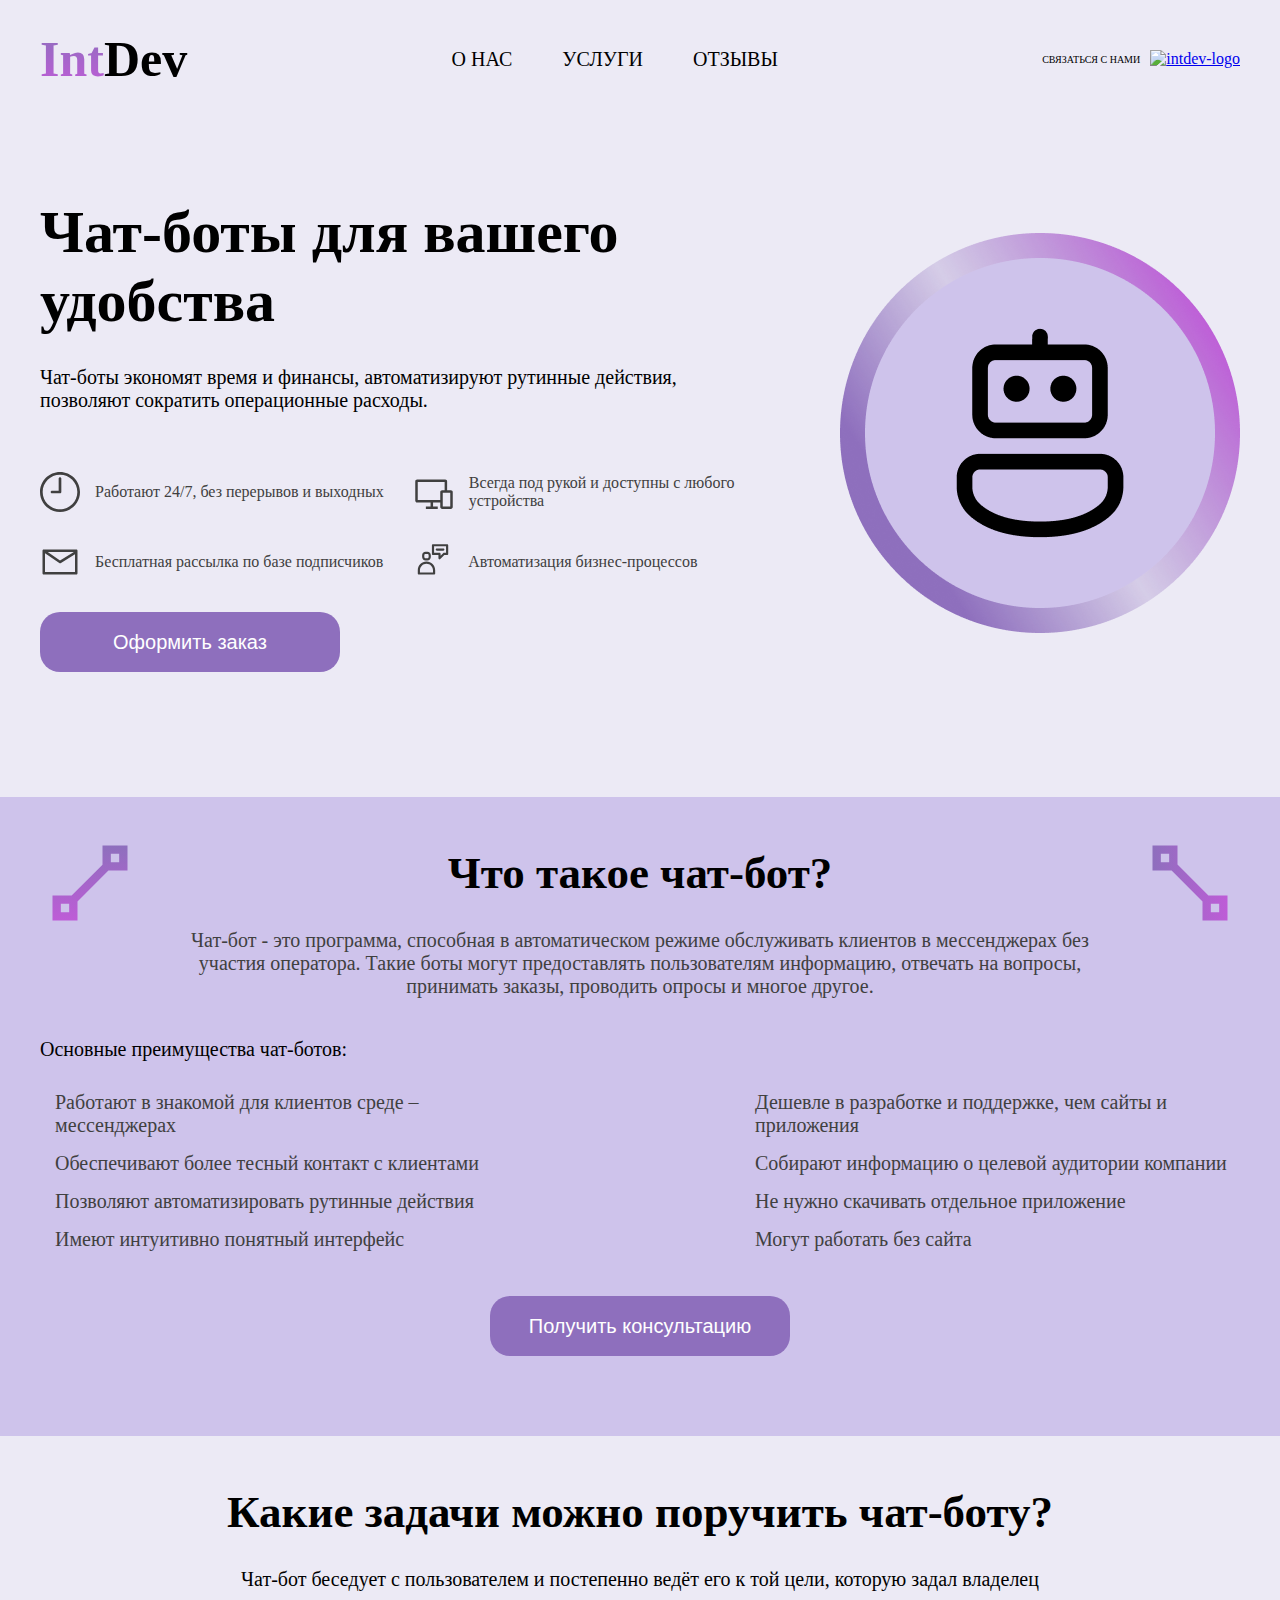
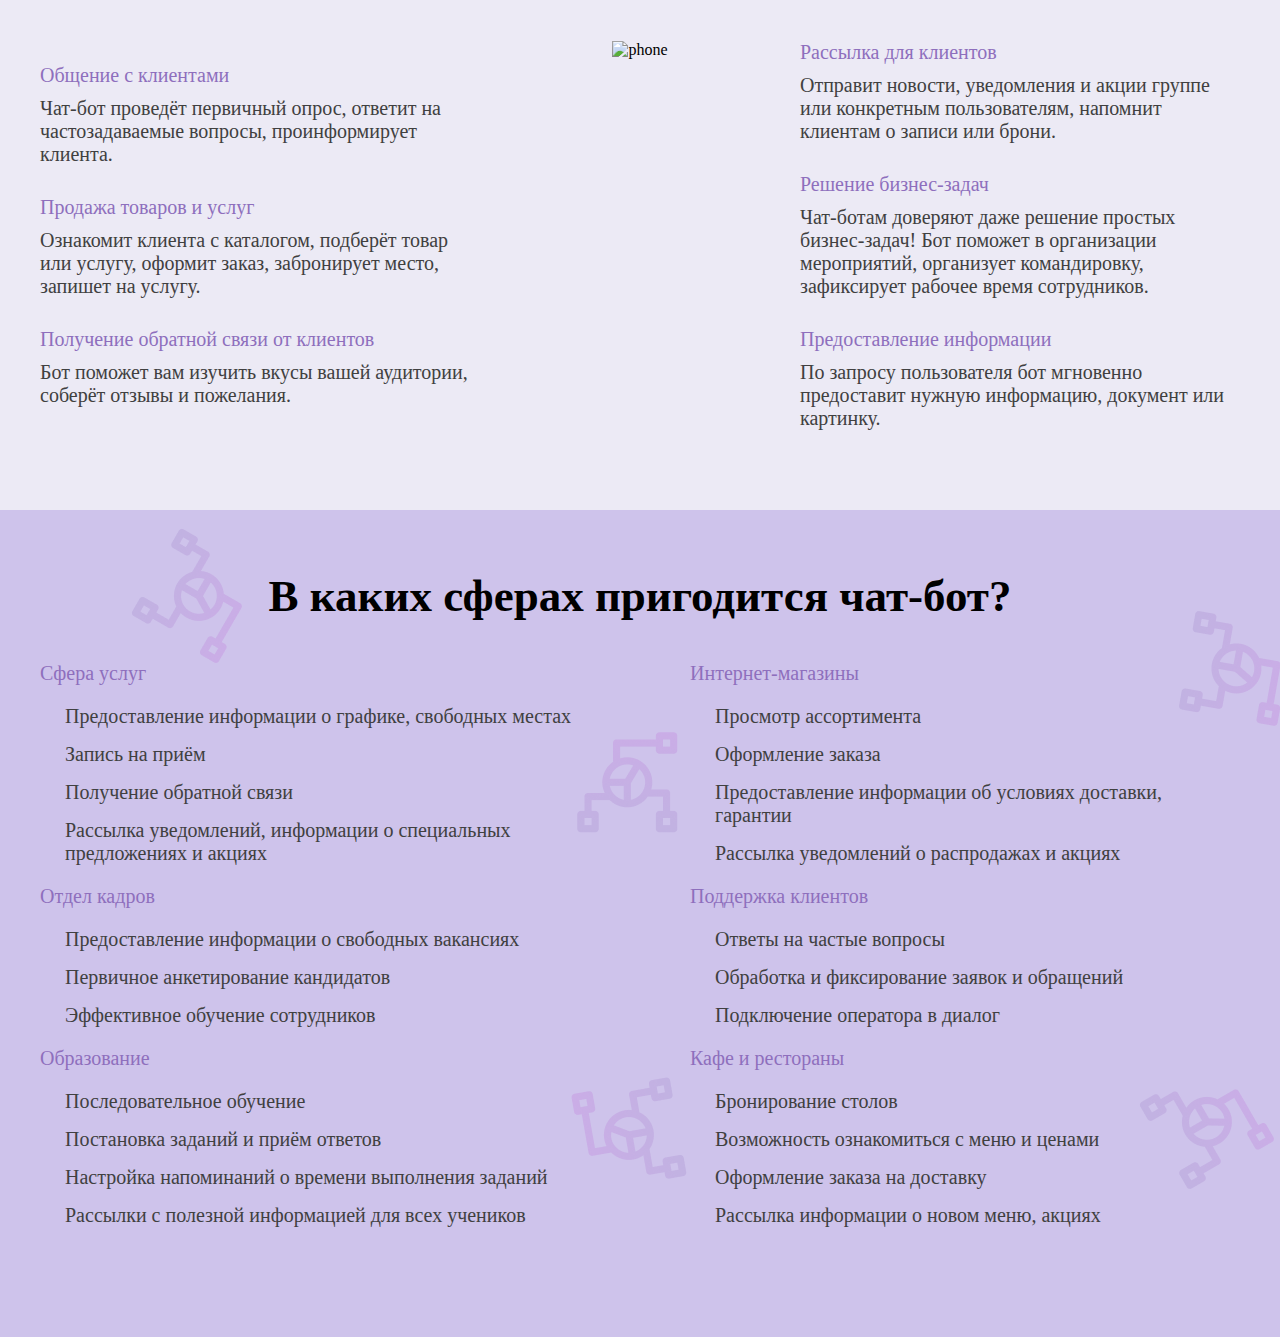
==== commit b2d410c5: "IntDev Area fix." ====
--- a/index.html
+++ b/index.html
@@ -188,50 +188,46 @@
     <div class="area-container">
         <div class="area">
             <h2>В каких сферах пригодится чат-бот?</h2>
-            <div class="area-info">
-                <div class="area-block">
-                    <div class="ab-info">
-                        <h3>Сфера услуг</h3>
-                        <div class="ab-text">Предоставление информации о графике, свободных местах</div>
-                        <div class="ab-text">Запись на приём</div>
-                        <div class="ab-text">Получение обратной связи</div>
-                        <div class="ab-text">Рассылка уведомлений, информации о специальных предложениях и акциях</div>
-                    </div>
-                    <div class="ab-info">
-                        <h3>Отдел кадров</h3>
-                        <div class="ab-text">Предоставление информации о свободных вакансиях</div>
-                        <div class="ab-text">Первичное анкетирование кандидатов</div>
-                        <div class="ab-text">Эффективное обучение сотрудников</div>
-                    </div>
-                    <div class="ab-info">
-                        <h3>Образование</h3>
-                        <div class="ab-text">Последовательное обучение</div>
-                        <div class="ab-text">Постановка заданий и приём ответов</div>
-                        <div class="ab-text">Настройка напоминаний о времени выполнения заданий</div>
-                        <div class="ab-text">Рассылки с полезной информацией для всех учеников</div>
-                    </div>
-                </div>
-                <div class="area-block">
-                    <div class="ab-info">
-                        <h3>Интернет-магазины</h3>
-                        <div class="ab-text">Просмотр ассортимента</div>
-                        <div class="ab-text">Оформление заказа</div>
-                        <div class="ab-text">Предоставление информации об условиях доставки, гарантии</div>
-                        <div class="ab-text">Рассылка уведомлений о распродажах и акциях</div>
-                    </div>
-                    <div class="ab-info">
-                        <h3>Поддержка клиентов</h3>
-                        <div class="ab-text">Ответы на частые вопросы</div>
-                        <div class="ab-text">Обработка и фиксирование заявок и обращений</div>
-                        <div class="ab-text">Подключение оператора в диалог</div>
-                    </div>
-                    <div class="ab-info">
-                        <h3>Кафе и рестораны</h3>
-                        <div class="ab-text">Бронирование столов</div>
-                        <div class="ab-text">Возможность ознакомиться с меню и ценами</div>
-                        <div class="ab-text">Оформление заказа на доставку</div>
-                        <div class="ab-text">Рассылка информации о новом меню, акциях</div>
-                    </div>
+            <div class="area-block">
+                <div class="ab-info">
+                    <h3>Сфера услуг</h3>
+                    <div class="ab-text">Предоставление информации о графике, свободных местах</div>
+                    <div class="ab-text">Запись на приём</div>
+                    <div class="ab-text">Получение обратной связи</div>
+                    <div class="ab-text">Рассылка уведомлений, информации о специальных предложениях и акциях</div>
+                </div>
+                <div class="ab-info">
+                    <h3>Интернет-магазины</h3>
+                    <div class="ab-text">Просмотр ассортимента</div>
+                    <div class="ab-text">Оформление заказа</div>
+                    <div class="ab-text">Предоставление информации об условиях доставки, гарантии</div>
+                    <div class="ab-text">Рассылка уведомлений о распродажах и акциях</div>
+                </div>
+                <div class="ab-info">
+                    <h3>Отдел кадров</h3>
+                    <div class="ab-text">Предоставление информации о свободных вакансиях</div>
+                    <div class="ab-text">Первичное анкетирование кандидатов</div>
+                    <div class="ab-text">Эффективное обучение сотрудников</div>
+                </div>
+                <div class="ab-info">
+                    <h3>Поддержка клиентов</h3>
+                    <div class="ab-text">Ответы на частые вопросы</div>
+                    <div class="ab-text">Обработка и фиксирование заявок и обращений</div>
+                    <div class="ab-text">Подключение оператора в диалог</div>
+                </div>
+                <div class="ab-info">
+                    <h3>Образование</h3>
+                    <div class="ab-text">Последовательное обучение</div>
+                    <div class="ab-text">Постановка заданий и приём ответов</div>
+                    <div class="ab-text">Настройка напоминаний о времени выполнения заданий</div>
+                    <div class="ab-text">Рассылки с полезной информацией для всех учеников</div>
+                </div>
+                <div class="ab-info">
+                    <h3>Кафе и рестораны</h3>
+                    <div class="ab-text">Бронирование столов</div>
+                    <div class="ab-text">Возможность ознакомиться с меню и ценами</div>
+                    <div class="ab-text">Оформление заказа на доставку</div>
+                    <div class="ab-text">Рассылка информации о новом меню, акциях</div>
                 </div>
             </div>
         </div>
--- a/style.css
+++ b/style.css
@@ -324,9 +324,6 @@
     background-image: url("assets/area/area-background.png");
 }
 
-.area-container .area{
-    position: relative;
-}
 
 .area h2{
     font-size: 45px;
@@ -335,20 +332,24 @@
     padding: 60px 0 40px;
 }
 
-.area-info{
-    display: flex;
-    flex-direction: row;
+.area-block{
+    display: flex;
+    flex-flow: row wrap;
     justify-content: space-between;
     padding-bottom: 110px;
 }
 
-.area-block{
+.area-block .ab-info{
     max-width: 550px;
-    display: inline-block;
-}
-
-.area-block .ab-info:not(.ab-info:first-child){
-    margin-top: 30px;
+    width: 100%;
+}
+
+.area-block .ab-info:nth-child(even){
+    margin-left: 50px;
+}
+
+.area-block .ab-info:not(:nth-child(-n+2)){
+    margin-top: 20px;
 }
 
 .area-block .ab-info h3{
@@ -372,4 +373,5 @@
     padding-right: 25px;
     color: #8E6FBD;
     transform: scale(0.9);
-}+}
+
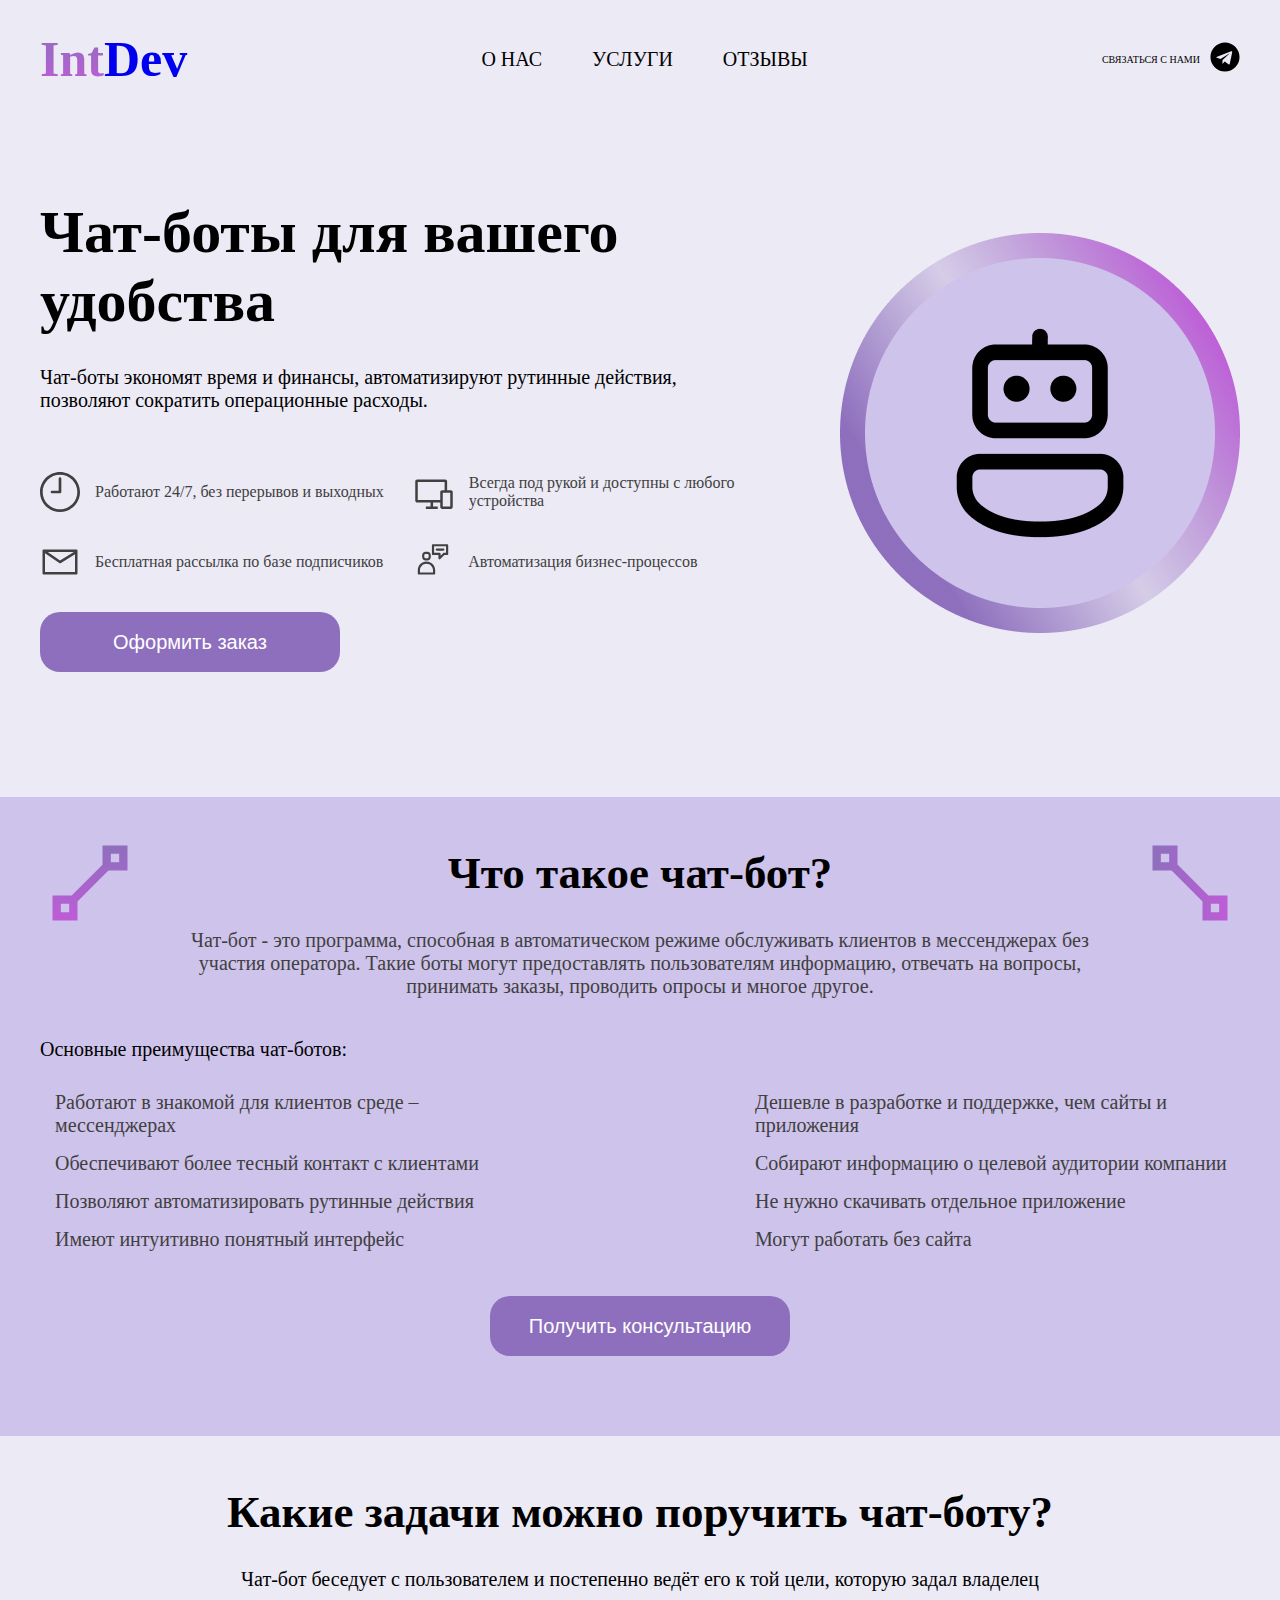
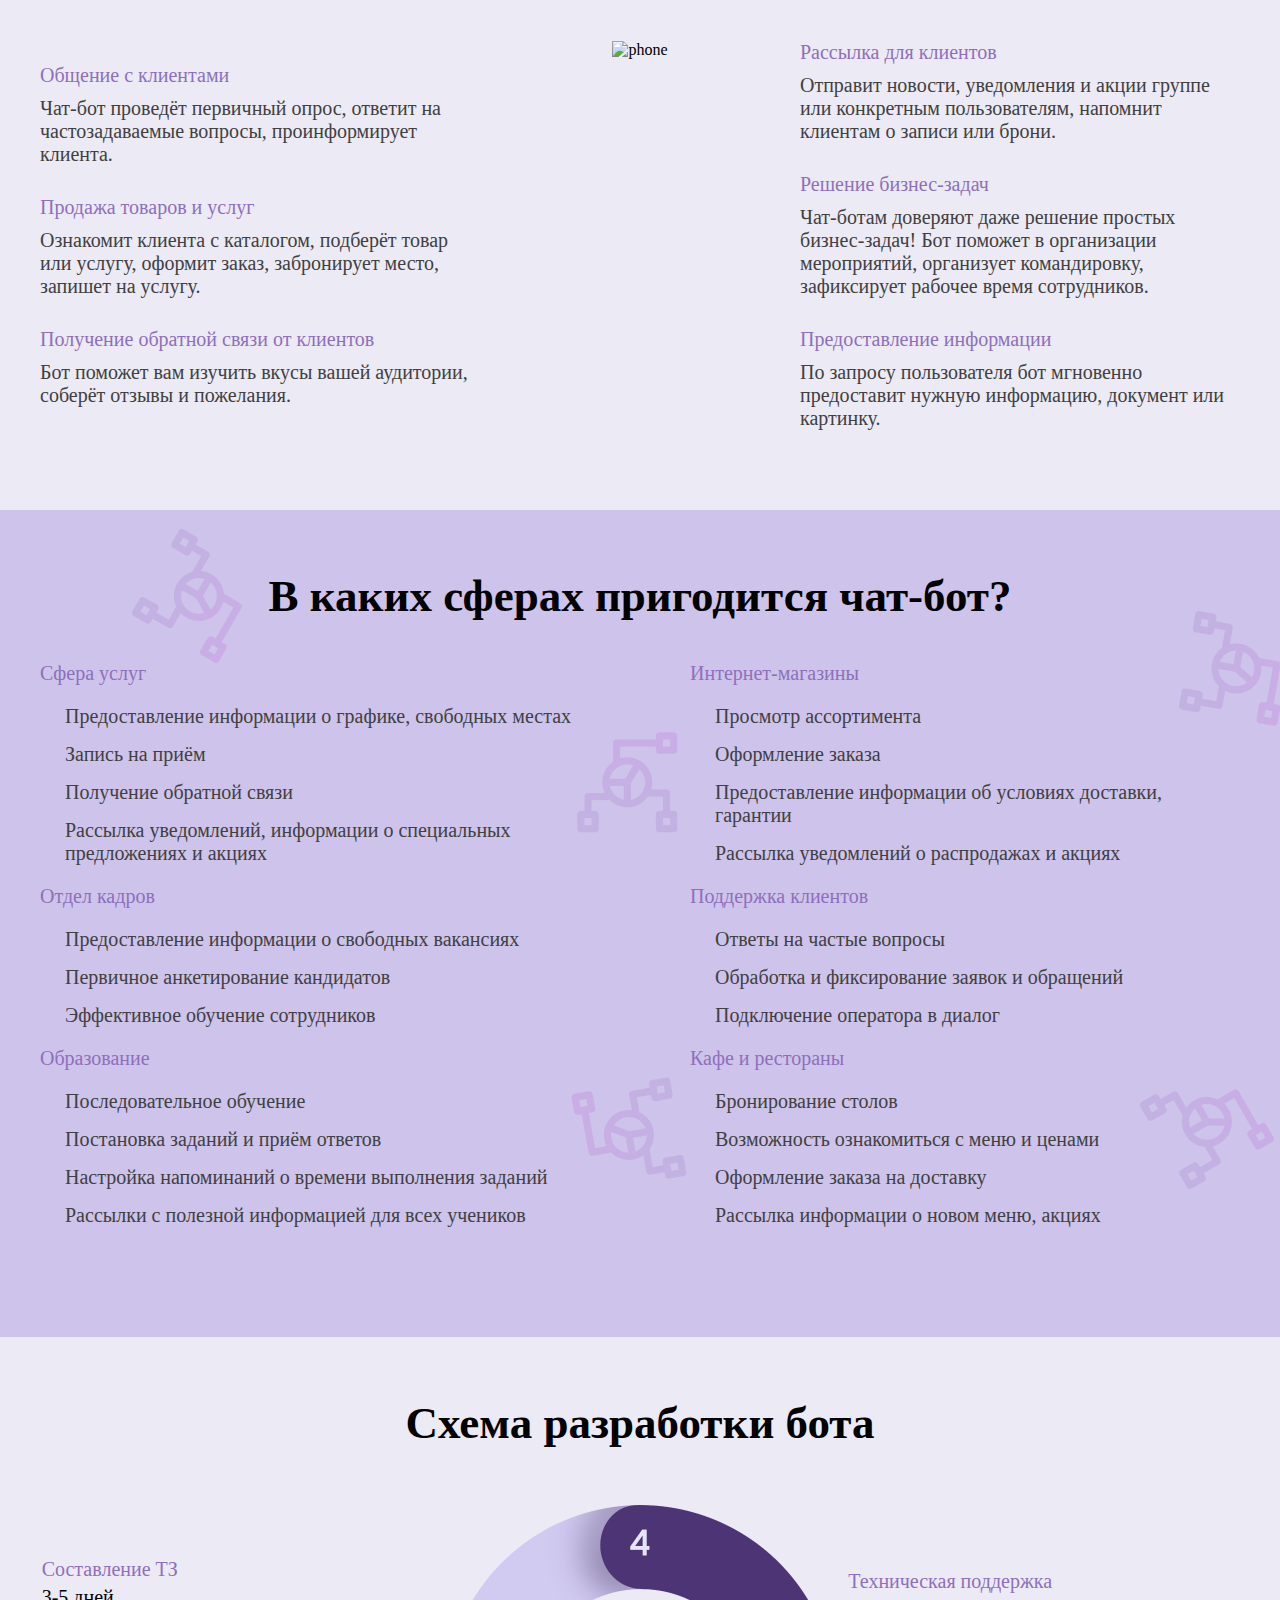
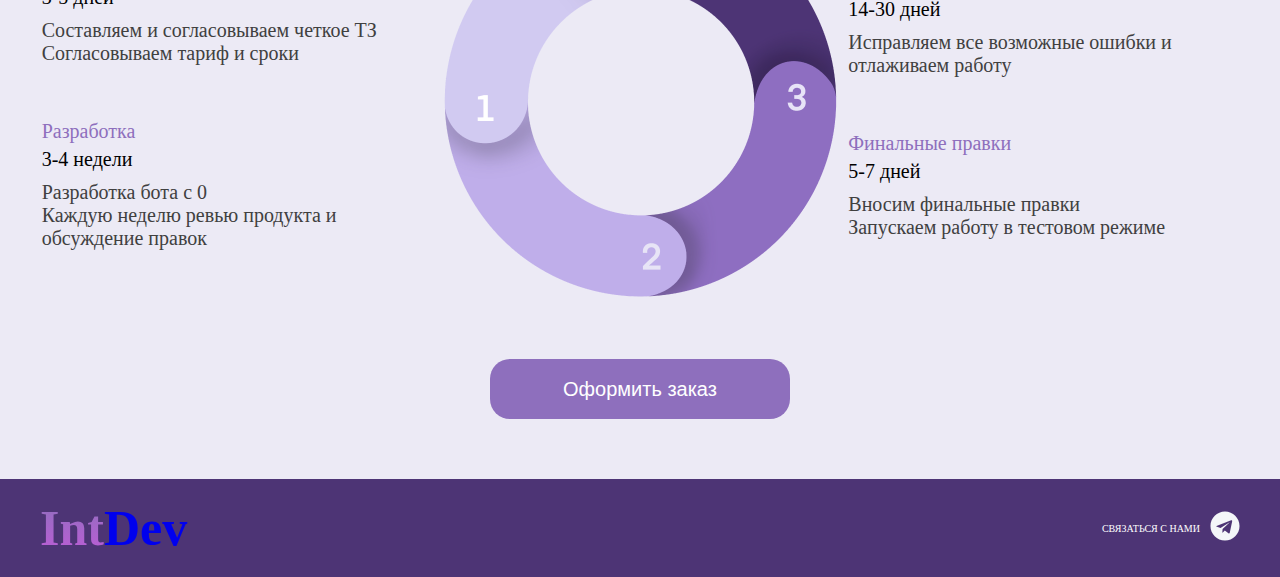
==== commit 8cfd297b: "IntDev homepage complete." ====
--- a/index.html
+++ b/index.html
@@ -8,7 +8,7 @@
 <body>
 <header>
     <div class="nav">
-        <h1><span>Int</span>Dev</h1>
+        <h1><a id="nav-logo" href="#"><span>Int</span>Dev</a></h1>
         <div class="menu">
             <ul>
                 <li><a href="#" >о нас</a></li>
@@ -18,7 +18,7 @@
         </div>
         <div class="contacts">
             <h6>Связаться с нами</h6>
-            <a href="#"><img src="assets/telegram-logo.svg" alt="intdev-logo"/></a>
+            <a href="#"><img src="assets/telegram-dark.svg" alt="intdev-logo"/></a>
         </div>
     </div>
 </header>
@@ -232,7 +232,48 @@
             </div>
         </div>
     </div>
+    <div class="stages">
+        <h2>Схема разработки бота</h2>
+        <div class="stages-block">
+            <div class="stages-column">
+                <div class="stage">
+                    <h3>Составление ТЗ</h3>
+                    <h4>3-5 дней</h4>
+                    <p>Составляем и согласовываем четкое ТЗ<br>Согласовываем тариф и сроки</p>
+                </div>
+                <div class="stage">
+                    <h3>Разработка</h3>
+                    <h4>3-4 недели</h4>
+                    <p>Разработка бота с 0<br>Каждую неделю ревью продукта и обсуждение правок</p>
+                </div>
+            </div>
+            <img src="assets/stages/stages.png" alt="stages"/>
+            <div class="stages-column">
+                <div class="stage">
+                    <h3>Техническая поддержка</h3>
+                    <h4>14-30 дней</h4>
+                    <p>Исправляем все возможные ошибки и отлаживаем работу</p>
+                </div>
+                <div class="stage">
+                    <h3>Финальные правки</h3>
+                    <h4>5-7 дней</h4>
+                    <p>Вносим финальные правки<br>Запускаем работу в тестовом режиме</p>
+                </div>
+            </div>
+        </div>
+        <div class="btn">
+            <button>Оформить заказ</button>
+        </div>
+    </div>
 </main>
+<footer>
+    <div class="footer">
+        <h1><a href="#"><span>Int</span>Dev</a></h1>
+        <div class="contacts">
+            <h6>Связаться с нами</h6>
+            <a href="#nav-logo"><img src="assets/telegram-bright.svg" alt="intdev-logo"/></a>
+        </div>
+    </div>
+</footer>
 </body>
-</html>
-
+</html>--- a/style.css
+++ b/style.css
@@ -34,6 +34,10 @@
     vertical-align: baseline;
 }
 
+html{
+    scroll-behavior: smooth;
+}
+
 body{
     font-family: Rubik, serif;
     font-weight: normal;
@@ -43,7 +47,9 @@
 .home,
 .middle,
 .tasks,
-.area{
+.area,
+.stages,
+.footer{
     max-width: 1200px;
     width: 100%;
     margin: 0 auto;
@@ -58,6 +64,14 @@
 .nav{
     display: flex;
     justify-content: space-between;
+}
+
+.nav a{
+    text-decoration: none;
+}
+
+.nav a:visited{
+    color: black;
 }
 .nav h1{
     font-size: 50px;
@@ -375,3 +389,86 @@
     transform: scale(0.9);
 }
 
+/* stages */
+
+.stages{
+    padding: 60px 0;
+}
+
+.stages h2{
+    font-size: 45px;
+    font-weight: bold;
+    text-align: center;
+}
+
+.stages .stages-block{
+    display: flex;
+    justify-content: space-around;
+    align-items: center;
+    margin: 50px 0;
+}
+
+.stages-column .stage:first-child{
+    margin-bottom: 55px;
+}
+
+.stages-block .stages-column .stage{
+    max-width: 390px;
+    font-size: 20px;
+}
+
+.stages-column .stage h3{
+    font-weight: 500;
+    color: #8E6FBD;
+    margin-bottom: 5px;
+}
+
+.stages-column .stage h4{
+    font-weight: 500;
+    margin-bottom: 10px;
+}
+
+.stages-column .stage p{
+    color: #404040;
+}
+
+.stages .btn{
+    display: flex;
+    justify-content: center;
+}
+
+/* footer */
+
+footer{
+    background-color: #4D3475;
+}
+
+.footer{
+    padding: 20px 0;
+    display: flex;
+    justify-content: space-between;
+}
+.footer a{
+    text-decoration: none;
+}
+
+.footer a:visited{
+    color: black;
+}
+.footer h1{
+    font-size: 50px;
+    font-weight: bold;
+    clear: both;
+    color: black;
+}
+
+.footer h1 span{
+    color: transparent;
+    -webkit-background-clip: text;
+    background-clip: text;
+    background-image: linear-gradient(to bottom, #8E6FBD, #BE5CD7);
+}
+
+.footer .contacts{
+    color: #fff;
+}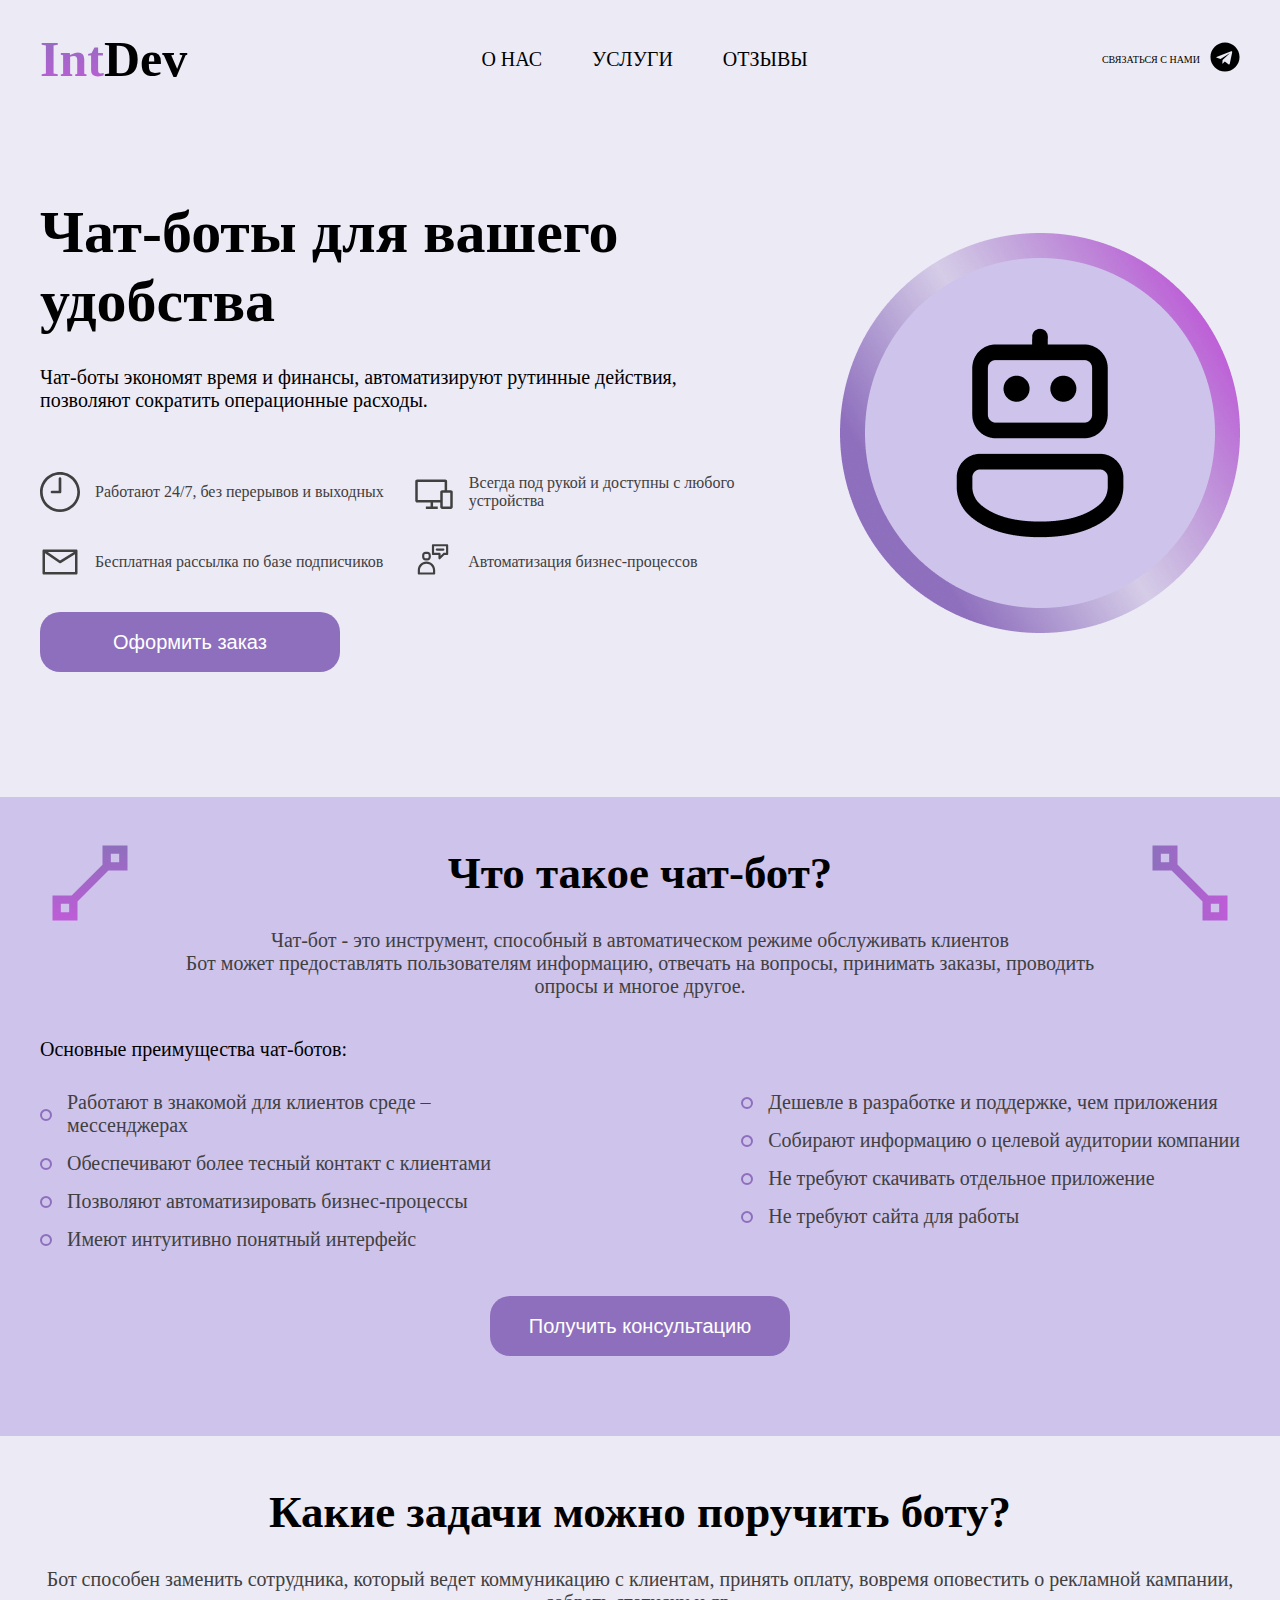
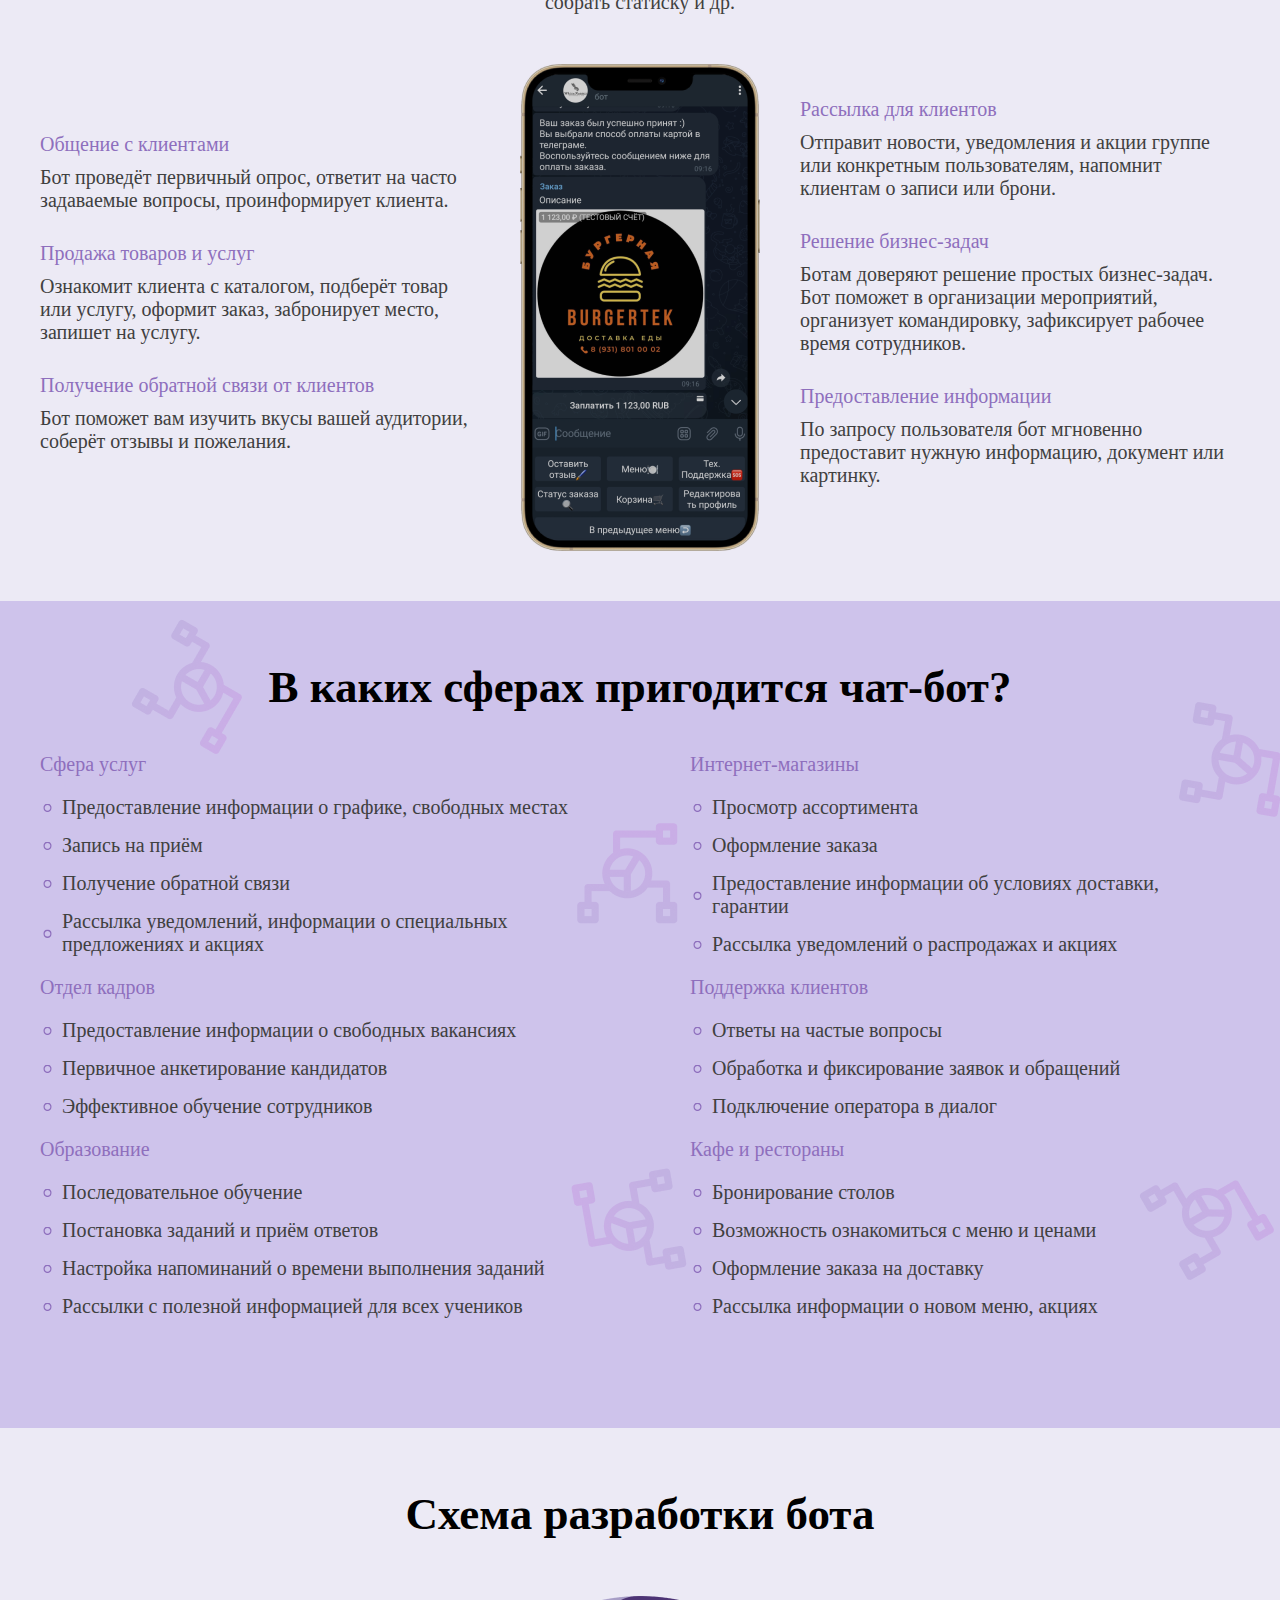
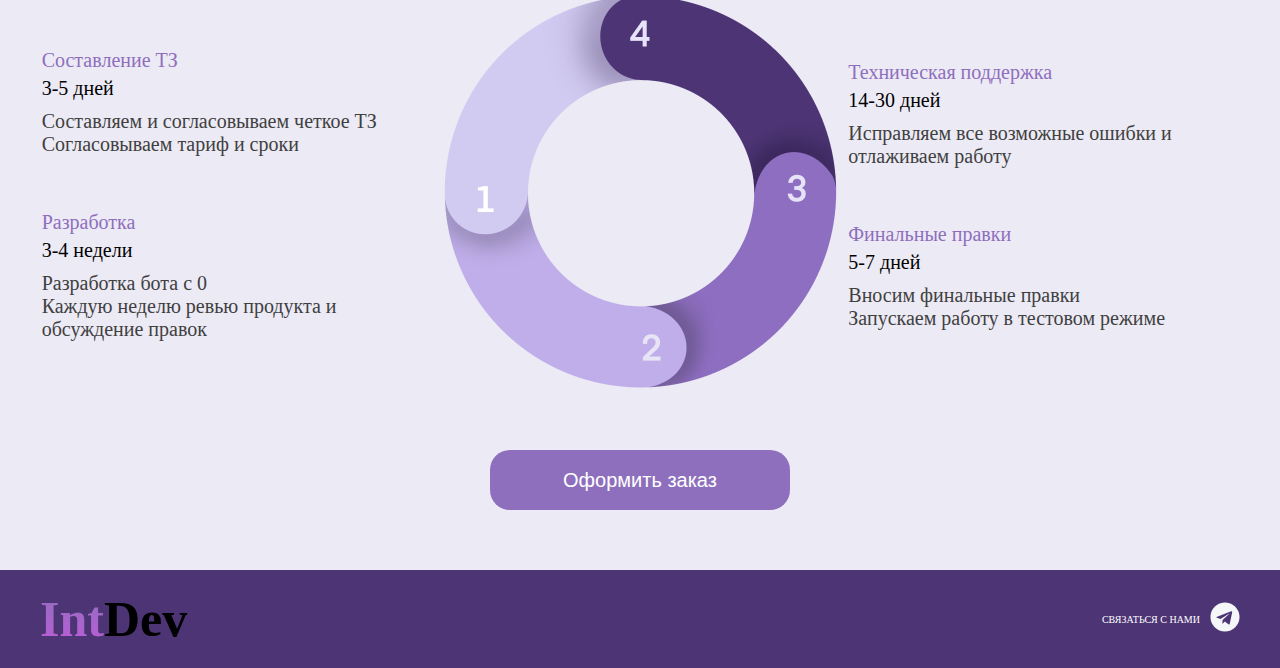
==== commit 72b17ecd: "IntDev services + adaptive added." ====
--- a/index.html
+++ b/index.html
@@ -2,24 +2,26 @@
 <html lang="ru">
 <head>
     <meta charset="UTF-8">
+    <meta name="viewport" content="width=device-width, initial-scale=1">
     <title>Main</title>
-    <link rel="stylesheet" type="text/css" href="style.css">
+    <link rel="stylesheet" type="text/css" href="styles/mainpage.css">
 </head>
 <body>
-<header>
+<header class="header">
     <div class="nav">
-        <h1><a id="nav-logo" href="#"><span>Int</span>Dev</a></h1>
-        <div class="menu">
+        <h1><a id="nav-logo" href="index.html"><span>Int</span>Dev</a></h1>
+        <nav class="menu">
             <ul>
                 <li><a href="#" >о нас</a></li>
-                <li><a href="#" >услуги</a></li>
+                <li><a href="services.html" >услуги</a></li>
                 <li><a href="#" >отзывы</a></li>
             </ul>
-        </div>
+        </nav>
         <div class="contacts">
             <h6>Связаться с нами</h6>
             <a href="#"><img src="assets/telegram-dark.svg" alt="intdev-logo"/></a>
         </div>
+        <div class="header-burger"><span></span></div>
     </div>
 </header>
 <main>
@@ -81,7 +83,7 @@
             </div>
         </div>
         <div class="home-image">
-            <img src="assets/home/logo_icon.png" alt="home-logo"/>
+            <img src="assets/Mainpage/home/logo_icon.png" alt="home-logo"/>
         </div>
     </div>
     <div class="middle-container">
@@ -97,9 +99,8 @@
             </svg>
             <div class="middle-introduction">
                 <h2>Что такое чат-бот?</h2>
-                <p>Чат-бот - это программа, способная в автоматическом режиме обслуживать клиентов
-                    в мессенджерах без участия оператора. Такие боты могут предоставлять пользователям
-                    информацию, отвечать на вопросы, принимать заказы, проводить опросы и многое другое.</p>
+                <p>Чат-бот - это инструмент, способный в автоматическом режиме обслуживать клиентов<br>
+                    Бот может предоставлять пользователям информацию, отвечать на вопросы, принимать заказы, проводить опросы и многое другое.</p>
             </div>
             <svg  class="right-tool" width="100" height="100" viewBox="0 0 100 100" fill="none" xmlns="http://www.w3.org/2000/svg">
                 <path d="M12.5 37.5H31.625L62.5 68.375V87.5H87.5V62.5H68.4167L37.5 31.5833V12.5H12.5M20.8333 29.1667V20.8333H29.1667V29.1667M70.8333 79.1667V70.8333H79.1667V79.1667" fill="url(#paint0_linear_30_99)"/>
@@ -121,7 +122,7 @@
                             <div>Обеспечивают более тесный контакт с клиентами</div>
                         </div>
                         <div class="capability">
-                            <div>Позволяют автоматизировать рутинные действия</div>
+                            <div>Позволяют автоматизировать бизнес-процессы</div>
                         </div>
                         <div class="capability">
                             <div>Имеют интуитивно понятный интерфейс</div>
@@ -129,16 +130,16 @@
                     </div>
                     <div class="capability-list-two">
                         <div class="capability">
-                            <div>Дешевле в разработке и поддержке, чем сайты и приложения</div>
+                            <div>Дешевле в разработке и поддержке, чем приложения</div>
                         </div>
                         <div class="capability">
                             <div>Собирают информацию о целевой аудитории компании</div>
                         </div>
                         <div class="capability">
-                            <div>Не нужно скачивать отдельное приложение</div>
-                        </div>
-                        <div class="capability">
-                            <div>Могут работать без сайта</div>
+                            <div>Не требуют скачивать отдельное приложение</div>
+                        </div>
+                        <div class="capability">
+                            <div>Не требуют сайта для работы</div>
                         </div>
                     </div>
                 </div>
@@ -150,14 +151,14 @@
     </div>
     <div class="tasks">
         <div class="tasks-introduction">
-            <h2>Какие задачи можно поручить чат-боту?</h2>
-            <p>Чат-бот беседует с пользователем и постепенно ведёт его к той цели, которую задал владелец</p>
+            <h2>Какие задачи можно поручить боту?</h2>
+            <p>Бот способен заменить сотрудника, который ведет коммуникацию с клиентам, принять оплату, вовремя оповестить о рекламной кампании, собрать статиску и др.</p>
         </div>
         <div class="available-tasks">
             <div class="at-block">
                 <div class="at-task">
                     <h3>Общение с клиентами</h3>
-                    <p>Чат-бот проведёт первичный опрос, ответит на частозадаваемые вопросы, проинформирует клиента.</p>
+                    <p>Бот проведёт первичный опрос, ответит на часто задаваемые вопросы, проинформирует клиента.</p>
                 </div>
                 <div class="at-task">
                     <h3>Продажа товаров и услуг</h3>
@@ -168,7 +169,7 @@
                     <p>Бот поможет вам изучить вкусы вашей аудитории, соберёт отзывы и пожелания.</p>
                 </div>
             </div>
-            <img src="assets/tasks/phone.png" alt="phone"/>
+            <img src="assets/Mainpage/tasks/phone.png" alt="phone"/>
             <div class="at-block">
                 <div class="at-task">
                     <h3>Рассылка для клиентов</h3>
@@ -176,7 +177,7 @@
                 </div>
                 <div class="at-task">
                     <h3>Решение бизнес-задач</h3>
-                    <p>Чат-ботам доверяют даже решение простых бизнес-задач! Бот поможет в организации мероприятий, организует командировку, зафиксирует рабочее время сотрудников.</p>
+                    <p>Ботам доверяют решение простых бизнес-задач. Бот поможет в организации мероприятий, организует командировку, зафиксирует рабочее время сотрудников.</p>
                 </div>
                 <div class="at-task">
                     <h3>Предоставление информации</h3>
@@ -247,7 +248,7 @@
                     <p>Разработка бота с 0<br>Каждую неделю ревью продукта и обсуждение правок</p>
                 </div>
             </div>
-            <img src="assets/stages/stages.png" alt="stages"/>
+            <img src="assets/Mainpage/stages/stages.png" alt="stages"/>
             <div class="stages-column">
                 <div class="stage">
                     <h3>Техническая поддержка</h3>
@@ -268,12 +269,13 @@
 </main>
 <footer>
     <div class="footer">
-        <h1><a href="#"><span>Int</span>Dev</a></h1>
+        <h2><a href="#"><span>Int</span>Dev</a></h2>
         <div class="contacts">
             <h6>Связаться с нами</h6>
             <a href="#nav-logo"><img src="assets/telegram-bright.svg" alt="intdev-logo"/></a>
         </div>
     </div>
 </footer>
+<script src="script.js"></script>
 </body>
 </html>--- a/styles/mainpage.css
+++ b/styles/mainpage.css
@@ -0,0 +1,843 @@
+@font-face {
+    font-family: Rubik;
+    src: url("/fonts/Rubik-Bold.ttf");
+    font-weight: bold;
+    font-style: normal;
+}
+
+@font-face {
+    font-family: Rubik;
+    src: url("/fonts/Rubik-Medium.ttf");
+    font-weight: 500;
+    font-style:normal;
+}
+
+@font-face {
+    font-family: Rubik;
+    src: url("/fonts/Rubik-Regular.ttf");
+    font-weight: normal;
+    font-style: normal;
+}
+
+*{
+    padding: 0;
+    margin: 0;
+    box-sizing: border-box;
+}
+
+html, body, div, span, h1, h2, h3, h4, h5, h6, p, a, ul, li{
+
+    margin: 0;
+    padding: 0;
+    border: 0;
+    font-size: 100%;
+    vertical-align: baseline;
+}
+
+html{
+    scroll-behavior: smooth;
+}
+
+body{
+    font-family: Rubik, serif;
+    font-weight: normal;
+    background-color: #ECEAF5;
+}
+
+.nav,
+.home,
+.middle,
+.tasks,
+.area,
+.stages,
+.footer {
+    max-width: 1200px;
+    width: 100%;
+    margin: 0 auto;
+}
+
+@media screen and (max-width: 768px){
+    .nav,
+    .menu ul,
+    .home,
+    .middle,
+    .tasks,
+    .area,
+    .stages,
+    .footer {
+        max-width: 300px;
+        width: 100%;
+        margin: 0 auto;
+    }
+}
+
+/* header */
+
+header{
+    margin: 30px 0 110px 0;
+}
+
+.nav{
+    display: flex;
+    justify-content: space-between;
+}
+
+.nav a{
+    color: black;
+    text-decoration: none;
+}
+
+.nav a:visited{
+    color: black;
+}
+
+.nav h1{
+    font-size: 50px;
+    font-weight: bold;
+    clear: both;
+    color: black;
+}
+
+
+.nav h1 span{
+    color: transparent;
+    -webkit-background-clip: text;
+    background-clip: text;
+    background-image: linear-gradient(to bottom, #8E6FBD, #BE5CD7);
+}
+.menu{
+    display: flex;
+    align-items: center;
+}
+
+.menu li{
+    list-style: none;
+    float: left;
+}
+
+.menu a{
+    font-size: 20px;
+    font-weight: 500;
+    display: block;
+    color: black;
+    padding-right: 50px;
+    text-decoration: none;
+    text-transform: uppercase;
+}
+
+.menu li:last-child a{
+    padding-right: 0;
+}
+
+.contacts{
+    display: flex;
+    align-items: center;
+}
+
+.contacts h6{
+    font-size: 10px;
+    font-weight: normal;
+    text-transform: uppercase;
+    padding-right: 10px;
+    display: inline;
+}
+
+.header-burger{
+    display: none;
+}
+
+
+@media screen and (max-width: 768px){
+    .header{
+        margin: 0 auto;
+        position: fixed;
+        width: 100%;
+        top: 0;
+        left: 0;
+        z-index:50;
+    }
+
+    .header:before{
+        content: '';
+        position: absolute;
+        top: 0;
+        left: 0;
+        width: 100%;
+        height: 100%;
+        background-color: #ECEAF5;
+        z-index: 2;
+    }
+
+    .nav{
+        margin: 10px auto;
+        position: relative;
+        display: flex;
+        justify-content: space-between;
+        align-items: center;
+    }
+
+    .nav h1{
+        position: relative;
+        font-size: 30px;
+        font-weight: bold;
+        clear: both;
+        color: black;
+        z-index: 3;
+    }
+
+    .header-burger{
+        display: block;
+        position: relative;
+        width: 30px;
+        height: 20px;
+        z-index: 3;
+    }
+
+    .header-burger:before,
+    .header-burger span,
+    .header-burger:after{
+        content: '';
+        background-color: #8E6FBD;
+        position: absolute;
+        width: 100%;
+        height: 2px;
+        border-radius: 10px;
+        transition: all 0.3s ease 0s;
+    }
+
+    .header-burger:before{
+        top:0;
+    }
+
+    .header-burger span{
+        top:9px;
+    }
+
+    .header-burger:after{
+        bottom:0;
+    }
+
+    .header-burger.active:before{
+        transform: rotate(45deg);
+    }
+
+    .header-burger.active:before{
+        transform: rotate(45deg);
+        top: 9px;
+    }
+
+    .header-burger.active span{
+        transform: scale(0);
+    }
+
+    .header-burger.active:after{
+        transform: rotate(-45deg);
+        bottom: 9px;
+    }
+
+    .menu{
+        display: block;
+        position: fixed;
+        top: 0;
+        left: -100%;
+        width: 100%;
+        height: 100%;
+        overflow: auto;
+        background-color: #CEC3EB;
+        padding: 70px 20px 20px;
+        transition: all 0.3s ease 0s;
+    }
+
+    .menu.active{
+        left: 0;
+    }
+
+    .menu ul{
+        display: block;
+
+    }
+    .menu li{
+        float: none;
+        margin-bottom: 20px;
+    }
+
+    .menu li a{
+        font-size: 25px;
+    }
+    .contacts{
+        display: none;
+    }
+
+    body.lock{
+        overflow: hidden;
+    }
+}
+
+/* home */
+
+.home{
+    display: flex;
+    justify-content: space-between;
+    align-items: center;
+    padding-bottom: 125px;
+}
+
+.home-introduction{
+    max-width: 764px;
+}
+
+.home-introduction h2{
+    max-width: 600px;
+    font-size: 60px;
+    font-weight: bold;
+}
+
+.home-introduction div{
+    max-width: 700px;
+    margin-top: 30px;
+    font-size: 20px;
+    font-weight: 500;
+}
+
+.home-advantages {
+    display: flex;
+    flex-wrap: wrap;
+    max-width: 764px;
+    padding-top: 60px;
+    margin-bottom: 30px;
+}
+
+.home-advantages .advantage{
+    display: flex;
+    max-width: 362px;
+    margin-left: 30px;
+    margin-top: 30px;
+    align-items: center;
+}
+
+.home-advantages .advantage:nth-child(odd){
+    margin-left: 0;
+}
+
+
+.home-advantages .advantage:nth-child(-n + 2){
+    margin-top: 0;
+}
+
+.home-advantages .advantage p{
+    max-width: 305px;
+    padding-left: 15px;
+    color: #404040;
+}
+
+.btn button{
+    font-size: 20px;
+    font-weight: 500;
+    width: 300px;
+    height: 60px;
+    color: white;
+    background-color: #8E6FBD;
+    border: none;
+    border-radius: 20px;
+}
+
+.btn button:hover{
+    background-color: #5b4081;
+}
+
+@media screen and (max-width: 768px){
+    .home{
+        padding: 80px 0 60px 0;
+        flex-direction: column-reverse;
+    }
+
+    .home-image img{
+        width: 200px;
+        padding-bottom: 40px;
+    }
+
+    .home-info .home-introduction h2{
+        font-size: 30px;
+        text-align: center;
+    }
+
+    .home-info .home-introduction div{
+        margin-top: 20px;
+        font-size: 15px;
+        text-align: center;
+    }
+
+    .home-info .home-advantages{
+        padding-top: 20px;
+    }
+
+    .home-info .home-advantages .advantage{
+        max-width: 135px;
+    }
+
+    .home-info .home-advantages .advantage p{
+        padding-left: 10px;
+        font-size: 10px;
+    }
+    .btn{
+        display: flex;
+        justify-content: center;
+    }
+    .btn button{
+        font-size: 12px;
+        width: 170px;
+        height: 35px;
+    }
+}
+
+/* middle */
+
+.middle-container{
+    background-color: #CEC3EB;
+}
+
+.middle{
+    position: relative;
+}
+
+.middle-introduction{
+    padding: 50px 140px 0;
+    text-align: center;
+    margin-bottom: 40px;
+}
+
+.middle-introduction h2{
+    color: black;
+    font-size: 45px;
+    font-weight: bold;
+    margin-bottom: 30px;
+}
+
+.middle-introduction p{
+    font-size: 20px;
+    color: #404040;
+    font-weight: normal;
+}
+
+.middle > svg{
+    top:4vh;
+    position: absolute;
+}
+
+.middle .left-tool{
+    left:0;
+}
+
+.middle .right-tool{
+    right: 0;
+}
+
+.capabilities p{
+    font-size: 20px;
+    font-weight: 500;
+    margin-bottom: 30px;
+}
+
+.capability-container{
+    display: flex;
+    justify-content: space-between;
+    color: #404040;
+    padding-bottom: 30px;
+}
+
+
+.capability-list-one, .capability-list-two{
+    max-width: 500px;
+    display: flex;
+    flex-direction: column;
+}
+
+.capability-list-one .capability, .capability-list-two .capability{
+    font-size: 20px;
+    margin-bottom: 15px;
+    max-width: 500px;
+}
+
+.capability div:before{
+    content: url("/assets/Mainpage/middle/menu_circle.svg");
+    display: flex;
+    align-items: center;
+    padding-right: 15px;
+    color: #8E6FBD;
+}
+
+.capability div{
+    display: flex;
+}
+
+.middle .btn{
+    display: flex;
+    justify-content: center;
+    padding-bottom: 80px;
+}
+
+@media screen and (max-width: 768px){
+    .middle > svg{
+        height: 35px;
+        width: 35px;
+        top: 5vh;
+    }
+
+    .middle .middle-introduction{
+        margin: 0 auto;
+        padding: 40px 0;
+        text-align: center;
+    }
+
+    .middle .middle-introduction h2{
+        font-size: 20px;
+    }
+
+    .middle .middle-introduction p{
+        font-size: 10px;
+    }
+
+
+    .capabilities .capability-container{
+        flex-direction: column;
+        padding-bottom: 20px;
+    }
+
+    .capability div:before{
+        transform: scale(0.8);
+        padding-right: 10px;
+        color: #8E6FBD;
+    }
+
+    .capability-container .capability div{
+        font-size: 12px;
+    }
+
+    .capabilities p{
+        font-size: 15px;
+        text-align: center;
+    }
+
+    .middle .btn{
+        padding-bottom: 60px;
+    }
+}
+
+/* tasks */
+
+.tasks{
+    padding-top: 50px;
+}
+
+.tasks-introduction{
+    text-align: center;
+    margin-bottom: 50px;
+}
+
+.tasks-introduction h2{
+    font-size: 45px;
+    font-weight: bold;
+    padding-bottom: 30px;
+}
+
+.tasks-introduction p{
+    color: #404040;
+    font-size: 20px;
+    font-weight: normal;
+}
+
+.available-tasks{
+    display: flex;
+    justify-content: space-between;
+    margin-bottom: 50px;
+}
+
+.available-tasks .at-block{
+    display: flex;
+    flex-direction: column;
+    justify-content: center;
+    max-width: 440px;
+}
+
+.at-block .at-task{
+    margin-bottom: 30px;
+}
+
+.at-block .at-task h3{
+    font-size: 20px;
+    font-weight: 500;
+    color: #8E6FBD;
+    padding-bottom: 10px;
+}
+
+.at-block .at-task p{
+    font-size: 20px;
+    color: #404040;
+}
+
+@media screen and (max-width: 768px){
+    .tasks{
+        padding-top: 30px;
+    }
+
+    .tasks-introduction{
+        margin-bottom: 10px;
+    }
+
+    .tasks .tasks-introduction h2{
+        font-size: 20px;
+    }
+
+    .tasks .tasks-introduction p{
+        font-size: 13px;
+    }
+
+    .tasks .available-tasks{
+        flex-direction: column;
+        align-items: center;
+    }
+
+    .available-tasks img{
+        width: 100px;
+        order: -1;
+        margin-bottom: 30px;
+    }
+
+    .available-tasks .at-block .at-task h3{
+        font-size: 15px;
+        text-align: center;
+    }
+
+    .available-tasks .at-block .at-task p{
+        font-size: 13px;
+        text-align: center;
+    }
+}
+
+/* area */
+
+.area-container{
+    background-image: url("/assets/Mainpage/area/area-background.png");
+}
+
+
+.area h2{
+    font-size: 45px;
+    font-weight: bold;
+    text-align: center;
+    padding: 60px 0 40px;
+}
+
+.area-block{
+    display: flex;
+    flex-flow: row wrap;
+    justify-content: space-between;
+    padding-bottom: 110px;
+}
+
+.area-block .ab-info{
+    max-width: 550px;
+    width: 100%;
+}
+
+.area-block .ab-info:nth-child(even){
+    margin-left: 50px;
+}
+
+.area-block .ab-info:not(:nth-child(-n+2)){
+    margin-top: 20px;
+}
+
+.area-block .ab-info h3{
+    font-size: 20px;
+    font-weight: 500;
+    color: #8E6FBD;
+    margin-bottom: 20px;
+}
+
+.area-block .ab-info .ab-text{
+    font-size: 20px;
+    display: flex;
+    color: #404040;
+    margin-top: 15px;
+}
+
+.area-block .ab-info .ab-text:before{
+    content: url("/assets/Mainpage/middle/menu_circle.svg");
+    display: flex;
+    align-items: center;
+    padding-right: 10px;
+    color: #8E6FBD;
+    transform: scale(0.7);
+}
+
+@media screen and (max-width: 768px){
+    .area h2{
+        font-size: 20px;
+        text-align: center;
+    }
+
+    .area .area-block{
+        padding-bottom: 60px;
+    }
+
+    .area-block .ab-info:nth-child(even){
+        margin: 0;
+    }
+
+    .area-block .ab-info:not(:first-child){
+        margin-top: 30px;
+    }
+
+    .area-block .ab-info h3{
+        font-size: 15px;
+        text-align: center;
+    }
+
+    .area-block .ab-info .ab-text{
+        font-size: 13px;
+    }
+}
+
+/* stages */
+
+.stages{
+    padding: 60px 0;
+}
+
+.stages h2{
+    font-size: 45px;
+    font-weight: bold;
+    text-align: center;
+}
+
+.stages .stages-block{
+    display: flex;
+    justify-content: space-around;
+    align-items: center;
+    margin: 50px 0;
+}
+
+.stages-column .stage:first-child{
+    margin-bottom: 55px;
+}
+
+.stages-block .stages-column .stage{
+    max-width: 390px;
+    font-size: 20px;
+}
+
+.stages-column .stage h3{
+    font-weight: 500;
+    color: #8E6FBD;
+    margin-bottom: 5px;
+}
+
+.stages-column .stage h4{
+    font-weight: 500;
+    margin-bottom: 10px;
+}
+
+.stages-column .stage p{
+    color: #404040;
+}
+
+.stages .btn{
+    display: flex;
+    justify-content: center;
+}
+
+@media screen and (max-width: 768px){
+    .stages h2{
+        font-size: 20px;
+    }
+
+    .stages .stages-block{
+        margin: 40px 0;
+        flex-direction: column;
+    }
+
+    .stages-block .stages-column .stage{
+        margin-bottom: 30px;
+        text-align: center;
+    }
+
+    .stages-column .stage h3{
+        font-size: 15px;
+        margin-bottom: 10px;
+    }
+
+    .stages-column .stage h4{
+        font-size: 15px;
+        margin-bottom: 15px;
+    }
+
+    .stages-column .stage p{
+        font-size: 13px;
+    }
+
+    .stages-block img{
+        width: 200px;
+        height: 200px;
+        margin-bottom: 30px;
+    }
+}
+
+/* footer */
+
+footer{
+    background-color: #4D3475;
+}
+
+.footer{
+    padding: 20px 0;
+    display: flex;
+    justify-content: space-between;
+}
+.footer a{
+    color: black;
+    text-decoration: none;
+}
+
+.footer a:visited{
+    color: black;
+}
+.footer h2{
+    font-size: 50px;
+    font-weight: bold;
+    clear: both;
+    color: black;
+}
+
+.footer h2 span{
+    color: transparent;
+    -webkit-background-clip: text;
+    background-clip: text;
+    background-image: linear-gradient(to bottom, #8E6FBD, #BE5CD7);
+}
+
+.footer .contacts{
+    color: #fff;
+}
+
+@media screen and (max-width: 768px){
+    .footer h2{
+        position: relative;
+        font-size: 30px;
+        font-weight: bold;
+        clear: both;
+        color: black;
+    }
+
+    .footer .contacts{
+        display: flex;
+    }
+
+    .footer .contacts h6{
+        font-size: 8px;
+    }
+
+    .footer .contacts img{
+        height: 20px;
+    }
+}